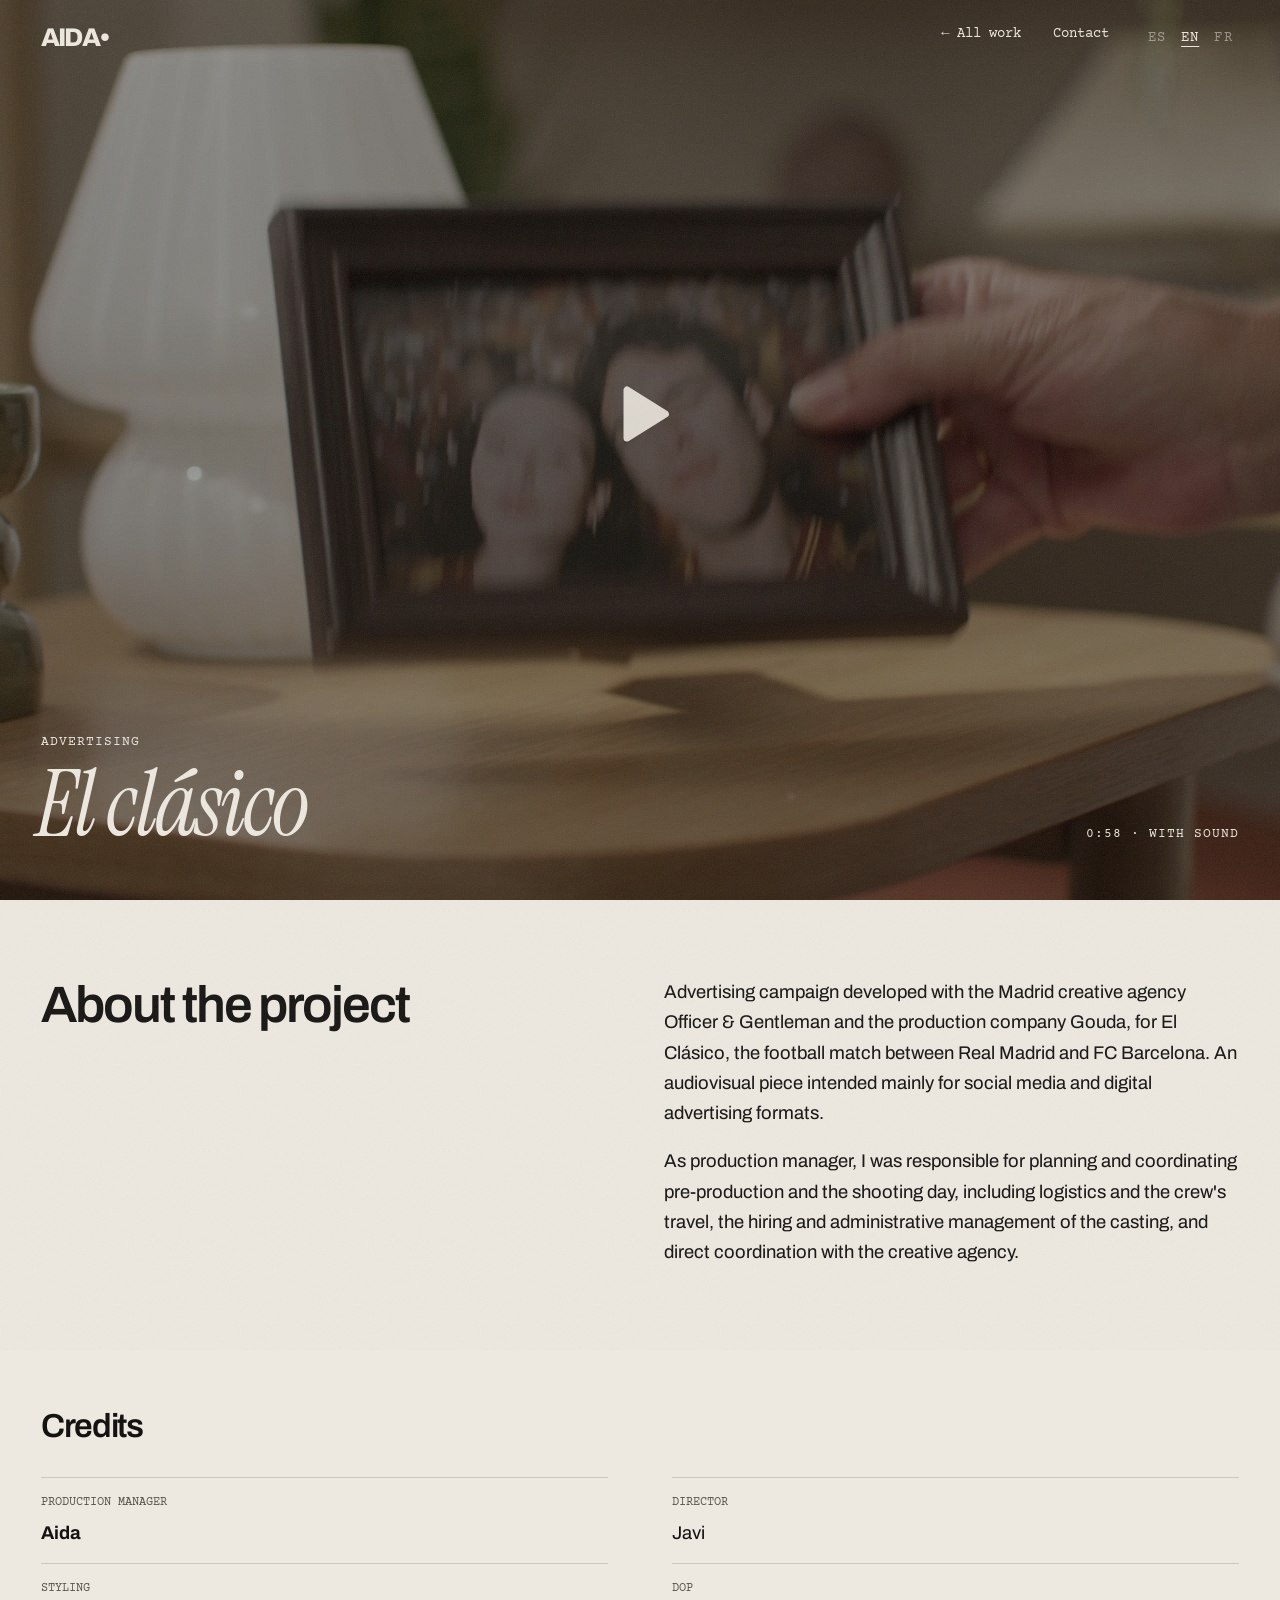
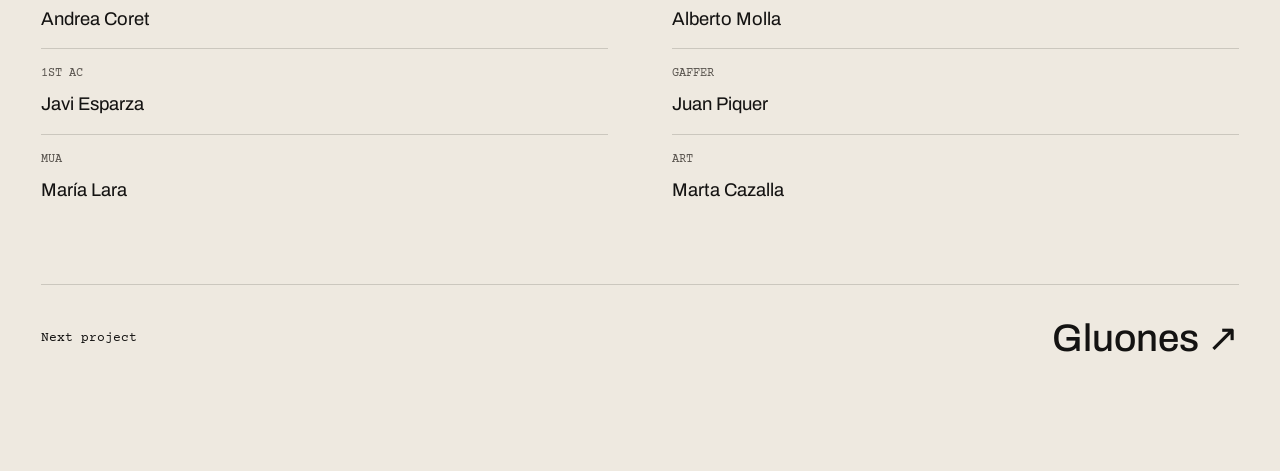
==== trabajos/codere/index.html @ a27f3873 "Mostrar el showreel completo en móvil y escritorio con controles bajo el vídeo" ====
<!doctype html><html lang="es"><head><meta charset="utf-8"><meta name="viewport" content="width=device-width,initial-scale=1"><meta name="robots" content="noindex"><title>El clásico — Aida</title><link rel="stylesheet" href="/_astro/Icon.Cpf4Lk3A.css"><link rel="stylesheet" href="/_astro/index.CQoAxsdI.css"><link rel="stylesheet" href="/maqueta.css"><link rel="stylesheet" href="/fusion.css?v=2615169d29"><link rel="stylesheet" href="/proyectos-reales.css?v=32b8fd3b84"><link rel="stylesheet" href="/sala.css?v=f3c095ab55"></head><body><main id="contenido"><article class="real-project"><section class="rp rp-sala" data-rp aria-label="Vídeo completo: El clásico"><video data-v playsinline preload="metadata" poster="/media/proyectos/codere/poster.jpg" data-preview="/media/proyectos/codere/preview.mp4" data-completo="/media/proyectos/codere/completo.mp4" width="1920" height="1080" aria-label="Vídeo completo: El clásico"></video><header class="rp-nav"><a class="real-logo" href="/">AIDA•</a><nav><a href="/#trabajos">← Todos los trabajos</a><a href="/#contacto">Contacto</a></nav></header><div class="rp-sala__portada"><div><p>Publicidad</p><h1>El clásico</h1></div><p class="rp-sala__dato"><span data-dato-dur>0:58</span> · <span>CON SONIDO</span></p></div><button type="button" class="rp-play" data-play aria-label="Reproducir"><svg viewBox="0 0 24 24" aria-hidden="true"><path d="M7 4.5v15L19 12z" vector-effect="non-scaling-stroke"/></svg></button><div class="rp-sala__pausa"><small>EN PAUSA · <span data-tc>00:00:00:00</span> · PULSA PARA SEGUIR</small><strong>El clásico</strong><dl><dt>Jefa de producción</dt><dd><strong class="real-credit-aida">Aida</strong></dd><dt>Dirección</dt><dd>Javi</dd><dt>Estilismo</dt><dd>Andrea Coret</dd><dt>DOP</dt><dd>Alberto Molla</dd><dt>1AC</dt><dd>Javi Esparza</dd><dt>Gaffer</dt><dd>Juan Piquer</dd><dt>MUA</dt><dd>María Lara</dd><dt>Arte</dt><dd>Marta Cazalla</dd></dl></div><div class="rp-sub"><span>El clásico</span><i>—</i><span><span data-tc-corto>00:00</span> / <span data-dur>0:58</span></span><i>·</i><button type="button" data-mute="sonido no|sonido sí">sonido</button><button type="button" data-full>pantalla completa</button></div><div class="rp-linea" data-bar role="presentation"></div><noscript><a href="/media/proyectos/codere/completo.mp4">Ver el vídeo ↗</a></noscript></section><section class="real-texto" aria-labelledby="sobre-proyecto"><h2 id="sobre-proyecto">Sobre el proyecto</h2><div><p>Campaña publicitaria desarrollada junto a la agencia creativa madrileña Officer &amp; Gentleman y la productora Gouda, con motivo de El Clásico, el encuentro de fútbol entre el Real Madrid y el FC Barcelona. Una pieza audiovisual destinada principalmente a redes sociales y formatos publicitarios digitales.</p><p>Como jefa de producción, fui responsable de la planificación y coordinación de la preproducción y de la jornada de rodaje, incluyendo la gestión logística y los desplazamientos del equipo, la contratación y gestión administrativa del casting, y la coordinación directa con la agencia creativa.</p></div></section><section class="real-credits" aria-labelledby="creditos-reales"><h2 id="creditos-reales">Créditos</h2><dl><div><dt>Jefa de producción</dt><dd><strong class="real-credit-aida">Aida</strong></dd></div><div><dt>Dirección</dt><dd>Javi</dd></div><div><dt>Estilismo</dt><dd>Andrea Coret</dd></div><div><dt>DOP</dt><dd>Alberto Molla</dd></div><div><dt>1AC</dt><dd>Javi Esparza</dd></div><div><dt>Gaffer</dt><dd>Juan Piquer</dd></div><div><dt>MUA</dt><dd>María Lara</dd></div><div><dt>Arte</dt><dd>Marta Cazalla</dd></div></dl></section><a class="real-next" href="/trabajos/gluones/"><span>Siguiente proyecto</span><strong>Gluones ↗</strong></a></article></main><script src="/maqueta.js"></script><script src="/fusion.js"></script><script src="/sala.js?v=1eef971c88"></script><script src="/i18n.js"></script></body></html>
---- _astro/Icon.Cpf4Lk3A.css ----
@font-face{font-family:Archivo Variable;font-style:normal;font-display:swap;font-weight:100 900;font-stretch:62% 125%;src:url(/_astro/archivo-vietnamese-standard-normal.rJmnGBSt.woff2)format("woff2-variations");unicode-range:U+102-103,U+110-111,U+128-129,U+168-169,U+1A0-1A1,U+1AF-1B0,U+300-301,U+303-304,U+308-309,U+323,U+329,U+1EA0-1EF9,U+20AB}@font-face{font-family:Archivo Variable;font-style:normal;font-display:swap;font-weight:100 900;font-stretch:62% 125%;src:url(/_astro/archivo-latin-ext-standard-normal.7khWdh9v.woff2)format("woff2-variations");unicode-range:U+100-2BA,U+2BD-2C5,U+2C7-2CC,U+2CE-2D7,U+2DD-2FF,U+304,U+308,U+329,U+1D00-1DBF,U+1E00-1E9F,U+1EF2-1EFF,U+2020,U+20A0-20AB,U+20AD-20C0,U+2113,U+2C60-2C7F,U+A720-A7FF}@font-face{font-family:Archivo Variable;font-style:normal;font-display:swap;font-weight:100 900;font-stretch:62% 125%;src:url(/_astro/archivo-latin-standard-normal.DY7AcnAa.woff2)format("woff2-variations");unicode-range:U+??,U+131,U+152-153,U+2BB-2BC,U+2C6,U+2DA,U+2DC,U+304,U+308,U+329,U+2000-206F,U+20AC,U+2122,U+2191,U+2193,U+2212,U+2215,U+FEFF,U+FFFD}@font-face{font-family:Instrument Serif;font-style:normal;font-display:swap;font-weight:400;src:url(/_astro/instrument-serif-latin-400-normal.DnYpCC2O.woff2)format("woff2"),url(/_astro/instrument-serif-latin-400-normal.BVbkICAY.woff)format("woff")}@font-face{font-family:Instrument Serif;font-style:italic;font-display:swap;font-weight:400;src:url(/_astro/instrument-serif-latin-400-italic.DKMiL14s.woff2)format("woff2"),url(/_astro/instrument-serif-latin-400-italic.u__WvvIK.woff)format("woff")}@font-face{font-family:Courier Prime;font-style:normal;font-display:swap;font-weight:400;src:url(/_astro/courier-prime-latin-400-normal.BbyBr73r.woff2)format("woff2"),url(/_astro/courier-prime-latin-400-normal.BAlbUm6l.woff)format("woff")}@font-face{font-family:Courier Prime;font-style:normal;font-display:swap;font-weight:700;src:url(/_astro/courier-prime-latin-700-normal.D1YCjmaD.woff2)format("woff2"),url(/_astro/courier-prime-latin-700-normal.CVvp4Sof.woff)format("woff")}@font-face{font-family:VT323;font-style:normal;font-display:swap;font-weight:400;src:url(/_astro/vt323-latin-400-normal.wDgJuOC9.woff2)format("woff2"),url(/_astro/vt323-latin-400-normal.Dqn9ZSPj.woff)format("woff")}@font-face{font-family:Caveat Variable;font-style:normal;font-display:swap;font-weight:400 700;src:url(/_astro/caveat-cyrillic-ext-wght-normal.DiMfzA-V.woff2)format("woff2-variations");unicode-range:U+460-52F,U+1C80-1C8A,U+20B4,U+2DE0-2DFF,U+A640-A69F,U+FE2E-FE2F}@font-face{font-family:Caveat Variable;font-style:normal;font-display:swap;font-weight:400 700;src:url(/_astro/caveat-cyrillic-wght-normal.D5lnP6kL.woff2)format("woff2-variations");unicode-range:U+301,U+400-45F,U+490-491,U+4B0-4B1,U+2116}@font-face{font-family:Caveat Variable;font-style:normal;font-display:swap;font-weight:400 700;src:url(/_astro/caveat-latin-ext-wght-normal.Byk3UhVp.woff2)format("woff2-variations");unicode-range:U+100-2BA,U+2BD-2C5,U+2C7-2CC,U+2CE-2D7,U+2DD-2FF,U+304,U+308,U+329,U+1D00-1DBF,U+1E00-1E9F,U+1EF2-1EFF,U+2020,U+20A0-20AB,U+20AD-20C0,U+2113,U+2C60-2C7F,U+A720-A7FF}@font-face{font-family:Caveat Variable;font-style:normal;font-display:swap;font-weight:400 700;src:url(/_astro/caveat-latin-wght-normal.C1hSzPvX.woff2)format("woff2-variations");unicode-range:U+??,U+131,U+152-153,U+2BB-2BC,U+2C6,U+2DA,U+2DC,U+304,U+308,U+329,U+2000-206F,U+20AC,U+2122,U+2191,U+2193,U+2212,U+2215,U+FEFF,U+FFFD}:root{--paper:#eee9e0;--paper-2:#f7f4ee;--paper-3:#e1dbce;--ink:#141312;--ink-2:#5a554f;--night:#0d0c0b;--night-2:#1b1917;--red:#c8161d;--red-bright:#ff4a3d;--tape:#e2d4adcc;--rule:#14131229;--accent:var(--red);--f-display:"Archivo Variable", "Archivo", "Helvetica Neue", Arial, sans-serif;--f-serif:"Instrument Serif", "Times New Roman", serif;--f-mono:"Courier Prime", "Courier New", monospace;--f-osd:"VT323", "Courier New", monospace;--f-hand:"Caveat Variable", "Caveat", cursive;--margin:clamp(16px, 3.2vw, 56px);--gutter:clamp(12px, 1.6vw, 24px);--section-y:clamp(4.5rem, 9vw, 8.5rem);--ease-out:cubic-bezier(.16, 1, .3, 1);--ease-in-out:cubic-bezier(.65, 0, .35, 1);--grano:url("data:image/svg+xml,%3Csvg xmlns='http://www.w3.org/2000/svg' width='240' height='240'%3E%3Cfilter id='n'%3E%3CfeTurbulence type='fractalNoise' baseFrequency='.9' numOctaves='3' stitchTiles='stitch'/%3E%3CfeColorMatrix type='saturate' values='0'/%3E%3C/filter%3E%3Crect width='100%25' height='100%25' filter='url(%23n)'/%3E%3C/svg%3E");--intro:.15s}html.entrada{--intro:2.75s}[data-theme=night]{--accent:var(--red-bright);--rule:#eee9e02e;background:var(--night);color:var(--paper)}*,:before,:after{box-sizing:border-box}*{margin:0}img,svg,video{max-width:100%;display:block}input,button,textarea,select{font:inherit;color:inherit}button{cursor:pointer;background:0 0;border:0;padding:0}ul,ol{padding:0;list-style:none}p,h1,h2,h3,h4{overflow-wrap:break-word}table{border-collapse:collapse}html{background:var(--paper);color-scheme:light;-webkit-text-size-adjust:100%;text-size-adjust:100%;scroll-behavior:smooth}body{min-height:100svh;font-family:var(--f-display);color:var(--ink);background:var(--paper);-webkit-font-smoothing:antialiased;-moz-osx-font-smoothing:grayscale;text-rendering:optimizelegibility;transition:background-color .9s var(--ease-in-out);font-size:clamp(1rem,.96rem + .18vw,1.125rem);font-weight:420;line-height:1.45;overflow-x:clip}html.lights-down body{background:var(--night)}a{color:inherit;text-decoration:none}::selection{background:var(--red);color:var(--paper)}:focus-visible{outline:2px solid var(--accent);outline-offset:4px}body:after{content:"";z-index:60;pointer-events:none;opacity:.1;background-image:var(--grano);animation:.9s steps(6,end) infinite grano;position:fixed;inset:-50%}@keyframes grano{0%{transform:translate(0)}17%{transform:translate(-6%,4%)}33%{transform:translate(4%,-8%)}50%{transform:translate(-9%,-3%)}67%{transform:translate(7%,6%)}83%{transform:translate(-3%,9%)}to{transform:translate(0)}}.sr-only{clip:rect(0 0 0 0);clip-path:inset(50%);white-space:nowrap;border:0;width:1px;height:1px;margin:-1px;padding:0;overflow:hidden;position:absolute!important}.label{font-family:var(--f-mono);letter-spacing:.05em;text-transform:uppercase;font-size:.78rem;line-height:1.35}.serif{font-family:var(--f-serif);font-style:italic;font-weight:400}.hand{font-family:var(--f-hand);color:var(--accent);font-weight:500}.osd{font-family:var(--f-osd);letter-spacing:.04em}.wrap{padding-inline:var(--margin)}.section{padding-block:var(--section-y)}.btn{font-family:var(--f-mono);letter-spacing:.06em;text-transform:uppercase;white-space:nowrap;border:1.5px solid;border-radius:999px;align-items:center;gap:.6em;padding:.8em 1.25em;font-size:.8rem;line-height:1;transition:background-color .3s,color .3s,border-color .3s;display:inline-flex}.btn svg{flex:none;width:.95em;height:.95em}.btn:hover{background:var(--ink);border-color:var(--ink);color:var(--paper)}.btn--rojo{background:var(--red);border-color:var(--red);color:var(--paper)}.btn--rojo:hover{background:var(--ink);border-color:var(--ink)}[data-theme=night] .btn:hover{background:var(--paper);border-color:var(--paper);color:var(--ink)}.rec{background:var(--red-bright);border-radius:50%;width:.62em;height:.62em;animation:1.4s step-end infinite rec;display:inline-block;box-shadow:0 0 .6em #ff4a3da6}@keyframes rec{50%{opacity:.15}}html.js [data-reveal]{opacity:0;transition:opacity .9s var(--ease-out), transform 1.1s var(--ease-out);transition-delay:var(--delay,0s);transform:translateY(28px)}html.js [data-reveal].is-in{opacity:1;transform:none}@view-transition{navigation:auto}::view-transition-old(root){animation:vt-salida .55s var(--ease-in-out) both}::view-transition-new(root){animation:vt-entrada .7s var(--ease-out) both}@keyframes vt-salida{to{opacity:.4;transform:translate(-3%)}}@keyframes vt-entrada{0%{clip-path:inset(0 0 0 100%)}to{clip-path:inset(0)}}@media (prefers-reduced-motion:reduce){html{scroll-behavior:auto}*,:before,:after{scroll-behavior:auto!important;transition-duration:.001ms!important;transition-delay:0s!important;animation-duration:.001ms!important;animation-iteration-count:1!important;animation-delay:0s!important}body:after{animation:none}html.js [data-reveal]{opacity:1;transform:none}::view-transition-group(*),::view-transition-old(*),::view-transition-new(*){animation:none!important}}@layer astro.images{:where([data-astro-image]){height:auto}:where([data-astro-image=full-width]){width:100%}:where([data-astro-image=constrained]){max-width:100%}[data-astro-image-fit=fill]{object-fit:fill}[data-astro-image-fit=contain]{object-fit:contain}[data-astro-image-fit=cover]{object-fit:cover}[data-astro-image-fit=scale-down]{object-fit:scale-down}[data-astro-image-pos=top]{object-position:top}[data-astro-image-pos=bottom]{object-position:bottom}[data-astro-image-pos=left]{object-position:left}[data-astro-image-pos=right]{object-position:right}[data-astro-image-pos=center]{object-position:center}[data-astro-image-pos=top-left]{object-position:top left}[data-astro-image-pos=top-right]{object-position:top right}[data-astro-image-pos=top-center]{object-position:top center}[data-astro-image-pos=bottom-left]{object-position:bottom left}[data-astro-image-pos=bottom-right]{object-position:bottom right}[data-astro-image-pos=bottom-center]{object-position:bottom center}[data-astro-image-pos=left-top]{object-position:left top}[data-astro-image-pos=left-bottom]{object-position:left bottom}[data-astro-image-pos=left-center]{object-position:left center}[data-astro-image-pos=right-top]{object-position:right top}[data-astro-image-pos=right-bottom]{object-position:right bottom}[data-astro-image-pos=right-center]{object-position:right center}[data-astro-image-pos=center-top]{object-position:center top}[data-astro-image-pos=center-bottom]{object-position:center bottom}[data-astro-image-pos=center-left]{object-position:center left}[data-astro-image-pos=center-right]{object-position:center right}}.claqueta[data-astro-cid-lclyfxgt]{color:#f2eee6;filter:drop-shadow(0 26px 30px #00000047);padding-top:3.1rem;position:relative}.claqueta-palo[data-astro-cid-lclyfxgt],.claqueta-base[data-astro-cid-lclyfxgt]{background:repeating-linear-gradient(-58deg,#121110 0 1.35rem,#f2eee6 1.35rem 2.7rem);border:3px solid #121110;height:1.55rem;position:absolute;left:0;right:0}.claqueta-base[data-astro-cid-lclyfxgt]{top:1.55rem}.claqueta-palo[data-astro-cid-lclyfxgt]{transform-origin:3px 100%;animation:claqueta .9s var(--ease-in-out) calc(var(--intro) + .35s) forwards;top:0;transform:rotate(-16deg)}.claqueta[data-astro-cid-lclyfxgt]:hover .claqueta-palo[data-astro-cid-lclyfxgt]{animation:claqueta-otra .7s var(--ease-in-out)}@property --palo{syntax:"<angle>";inherits:true;initial-value:-16deg}.claqueta--entrada[data-astro-cid-lclyfxgt] .claqueta-palo[data-astro-cid-lclyfxgt],.claqueta--entrada[data-astro-cid-lclyfxgt]:hover .claqueta-palo[data-astro-cid-lclyfxgt]{transform:rotate(var(--palo));animation:none}@keyframes claqueta{70%{transform:rotate(0)}82%{transform:rotate(-2.5deg)}to{transform:rotate(0)}}@keyframes claqueta-otra{0%,to{transform:rotate(0)}40%{transform:rotate(-16deg)}}.claqueta-cuerpo[data-astro-cid-lclyfxgt]{background:#171615;border:3px solid #121110;border-top:0}.cq[data-astro-cid-lclyfxgt]{border-bottom:1.5px solid #f2eee68c;padding:.55rem .9rem .6rem}.cq-fila3[data-astro-cid-lclyfxgt]{grid-template-columns:repeat(3,1fr);display:grid}.cq-fila3[data-astro-cid-lclyfxgt] .cq[data-astro-cid-lclyfxgt]+.cq[data-astro-cid-lclyfxgt]{border-left:1.5px solid #f2eee68c}.cq--linea[data-astro-cid-lclyfxgt]{grid-template-columns:6.2rem 1fr;align-items:baseline;gap:.6rem;display:grid}.cq--linea[data-astro-cid-lclyfxgt]:last-child{border-bottom:0}.cq[data-astro-cid-lclyfxgt] dt[data-astro-cid-lclyfxgt]{letter-spacing:.1em;text-transform:uppercase;opacity:.8;font-size:.68rem;font-weight:700;font-stretch:80%}.cq[data-astro-cid-lclyfxgt] dd[data-astro-cid-lclyfxgt]{font-family:var(--f-hand);font-size:1.55rem;font-weight:500;line-height:1.05}.cq--prod[data-astro-cid-lclyfxgt] dd[data-astro-cid-lclyfxgt]{font-size:2.1rem}.cq-fila3[data-astro-cid-lclyfxgt] dd[data-astro-cid-lclyfxgt]{font-size:1.8rem}.entrada[data-astro-cid-loz7klsj]{display:none}html.entrada .entrada[data-astro-cid-loz7klsj]{z-index:200;color:var(--paper);cursor:pointer;animation:entrada-fuera .5s var(--ease-in-out) 2.3s forwards;background:#141210;place-items:center;display:grid;position:fixed;inset:0;overflow:hidden}html.entrada-fin .entrada[data-astro-cid-loz7klsj]{display:none}@keyframes entrada-fuera{0%{clip-path:inset(0)}to{clip-path:inset(0 0 100%);visibility:hidden}}.entrada[data-astro-cid-loz7klsj]:after{content:"";pointer-events:none;background-image:var(--grano);opacity:.12;animation:.9s steps(6,end) infinite grano;position:absolute;inset:-50%}.entrada-visor[data-astro-cid-loz7klsj]{pointer-events:none;opacity:.7;background:linear-gradient(currentColor,currentColor) 0 0/30px 2px no-repeat,linear-gradient(currentColor,currentColor) 0 0/2px 30px no-repeat,linear-gradient(currentColor,currentColor) 100% 0/30px 2px no-repeat,linear-gradient(currentColor,currentColor) 100% 0/2px 30px no-repeat,linear-gradient(currentColor,currentColor) 0 100%/30px 2px no-repeat,linear-gradient(currentColor,currentColor) 0 100%/2px 30px no-repeat,linear-gradient(currentColor,currentColor) 100% 100%/30px 2px no-repeat,linear-gradient(currentColor,currentColor) 100% 100%/2px 30px no-repeat;position:absolute;inset:clamp(1.2rem,4vw,3rem)}.entrada-rec[data-astro-cid-loz7klsj],.entrada-fps[data-astro-cid-loz7klsj]{align-items:center;gap:.45em;font-size:1.25rem;line-height:1;display:flex;position:absolute;top:calc(clamp(1.2rem,4vw,3rem) + 1rem)}.entrada-rec[data-astro-cid-loz7klsj]{left:calc(clamp(1.2rem,4vw,3rem) + 1.1rem)}.entrada-fps[data-astro-cid-loz7klsj]{opacity:.75;right:calc(clamp(1.2rem,4vw,3rem) + 1.1rem)}.entrada-claqueta[data-astro-cid-loz7klsj]{grid-area:1/1;width:min(84vw,30rem);animation:2.8s linear forwards claqueta-mano,2.8s linear forwards claqueta-palo;transform:translateY(80vh)rotate(-9deg)}@media (width>=900px) and (height>=680px){.entrada-claqueta[data-astro-cid-loz7klsj]{scale:1.3}}@keyframes claqueta-mano{0%{animation-timing-function:cubic-bezier(.16,1,.3,1);transform:translateY(80vh)rotate(-9deg)}15%{animation-timing-function:ease-in-out;transform:translate(0,0)rotate(-2.5deg)}27%{animation-timing-function:ease-in-out;transform:translate(-5px,-4px)rotate(-1.6deg)}33.9%{transform:translate(0,0)rotate(-2.2deg)}37.5%{animation-timing-function:ease-out;transform:translateY(8px)rotate(-1.4deg)}41%{transform:translate(0,0)rotate(-2.2deg)}46.4%{animation-timing-function:cubic-bezier(.55,0,1,.45);transform:translate(0,0)rotate(-2.2deg)}57.1%,to{transform:translate(10vw,100vh)rotate(12deg)}}@keyframes claqueta-palo{0%{--palo:-22deg;animation-timing-function:ease-in-out}19.6%{--palo:-32deg}33.9%{--palo:-32deg;animation-timing-function:cubic-bezier(.6,0,1,.5)}37.5%{--palo:0deg;animation-timing-function:ease-out}40.4%{--palo:-3.5deg;animation-timing-function:ease-in}42.9%,to{--palo:0deg}}.entrada-destello[data-astro-cid-loz7klsj]{opacity:0;pointer-events:none;background:#f4efe6;animation:2.8s linear forwards destello;position:absolute;inset:0}@keyframes destello{0%,37.2%{opacity:0}37.6%{opacity:.4}41%,to{opacity:0}}.entrada-voces[data-astro-cid-loz7klsj]{font-family:var(--f-mono);text-align:center;gap:.2rem;font-size:clamp(.92rem,1.5vw,1.2rem);display:grid;position:absolute;bottom:clamp(3.2rem,10vh,6rem);left:1.5rem;right:1.5rem}.entrada-voces[data-astro-cid-loz7klsj] span[data-astro-cid-loz7klsj]{opacity:0;animation:voz-entra .2s ease-out var(--ini) forwards, voz-sale .2s ease-in 1.1s forwards}@keyframes voz-entra{to{opacity:1}}@keyframes voz-sale{0%{opacity:1}to{opacity:0}}.entrada-accion[data-astro-cid-loz7klsj]{font-family:var(--f-serif);opacity:0;animation:accion .45s var(--ease-out) 1.5s forwards;grid-area:1/1;font-size:clamp(4.5rem,17vw,14rem);font-style:italic;line-height:.9}.entrada-accion[data-astro-cid-loz7klsj] em[data-astro-cid-loz7klsj]{color:var(--red-bright)}@keyframes accion{0%{opacity:0;transform:scale(.92)}to{opacity:1;transform:none}}.entrada-saltar[data-astro-cid-loz7klsj]{opacity:.55;position:absolute;bottom:calc(clamp(1.2rem,4vw,3rem) + 1rem);right:calc(clamp(1.2rem,4vw,3rem) + 1.1rem)}.nav[data-astro-cid-wpvy4v7s]{z-index:70;padding:clamp(14px, 1.8vw, 24px) var(--margin);color:#fff;mix-blend-mode:difference;view-transition-name:nav;justify-content:space-between;align-items:center;gap:1rem;display:flex;position:fixed;inset:0 0 auto}.nav-logo[data-astro-cid-wpvy4v7s]{letter-spacing:.01em;text-transform:uppercase;align-items:flex-start;gap:.2em;font-size:1.35rem;font-weight:750;font-stretch:75%;line-height:1;display:inline-flex}.nav-logo-dot[data-astro-cid-wpvy4v7s]{background:currentColor;border-radius:50%;width:.32em;height:.32em;margin-top:.05em}.nav-links[data-astro-cid-wpvy4v7s]{font-family:var(--f-mono);letter-spacing:.05em;text-transform:uppercase;gap:clamp(1rem,2.4vw,2.6rem);font-size:.8rem;display:flex}.nav-links[data-astro-cid-wpvy4v7s] a[data-astro-cid-wpvy4v7s]{padding-block:.3em;position:relative}.nav-links[data-astro-cid-wpvy4v7s] a[data-astro-cid-wpvy4v7s]:after{content:"";transform-origin:100%;height:1px;transition:transform .45s var(--ease-out);background:currentColor;position:absolute;bottom:0;left:0;right:0;transform:scaleX(0)}.nav-links[data-astro-cid-wpvy4v7s] a[data-astro-cid-wpvy4v7s]:hover:after{transform-origin:0;transform:scaleX(1)}.nav-toggle[data-astro-cid-wpvy4v7s]{font-family:var(--f-mono);letter-spacing:.05em;text-transform:uppercase;padding:.4em 0;font-size:.8rem;display:none}.menu[data-astro-cid-wpvy4v7s]{z-index:80;padding:clamp(14px, 1.8vw, 24px) var(--margin) 2rem;flex-direction:column;display:flex;position:fixed;inset:0;overflow-y:auto}.menu[data-astro-cid-wpvy4v7s][hidden]{display:none}.menu-top[data-astro-cid-wpvy4v7s]{justify-content:space-between;align-items:center;min-height:1.4rem;display:flex}.menu-links[data-astro-cid-wpvy4v7s]{margin-block:auto;padding-block:2rem}.menu-links[data-astro-cid-wpvy4v7s] a[data-astro-cid-wpvy4v7s]{text-transform:uppercase;align-items:baseline;gap:.5rem;padding-block:.2rem;font-size:clamp(3rem,15vw,6rem);font-weight:750;font-stretch:70%;line-height:.95;display:flex}.menu-links[data-astro-cid-wpvy4v7s] .serif[data-astro-cid-wpvy4v7s]{color:var(--accent);text-transform:none;font-size:.45em}.menu-pie[data-astro-cid-wpvy4v7s]{opacity:.7}@media (width<=820px){.nav-links[data-astro-cid-wpvy4v7s]{display:none}.nav-toggle[data-astro-cid-wpvy4v7s]{display:block}}.hud-rec[data-astro-cid-a2sg44tf],.hud-tc[data-astro-cid-a2sg44tf],.hud-escena[data-astro-cid-a2sg44tf]{z-index:65;pointer-events:none;view-transition-name:none;font-size:1.15rem;line-height:1;position:fixed;bottom:clamp(12px,1.6vw,20px)}.hud-rec[data-astro-cid-a2sg44tf]{left:var(--margin);margin-bottom:.2rem;font-size:1.15rem}.hud-tc[data-astro-cid-a2sg44tf],.hud-escena[data-astro-cid-a2sg44tf]{color:#fff;mix-blend-mode:difference}.hud-tc[data-astro-cid-a2sg44tf]{left:calc(var(--margin) + 1.15rem);view-transition-name:hud-tc}.hud-escena[data-astro-cid-a2sg44tf]{right:var(--margin);view-transition-name:hud-escena}@media (width<=640px){.hud-rec[data-astro-cid-a2sg44tf],.hud-tc[data-astro-cid-a2sg44tf]{font-size:1rem}.hud-escena[data-astro-cid-a2sg44tf]{display:none}}.cursor-etiqueta[data-astro-cid-qmueewfo]{z-index:150;background:var(--red);color:var(--paper);font-family:var(--f-mono);letter-spacing:.08em;text-transform:uppercase;white-space:nowrap;pointer-events:none;opacity:0;transform-origin:0 0;transition:opacity .2s, scale .35s var(--ease-out);border-radius:999px;padding:.45em .7em .4em;font-size:.72rem;display:none;position:fixed;top:0;left:0;scale:.6}html.cursor-on .cursor-etiqueta[data-astro-cid-qmueewfo]{display:block}html.cursor-hover:not(.modal-open) .cursor-etiqueta[data-astro-cid-qmueewfo]{opacity:1;scale:1}.cine[data-astro-cid-w2bbyfhv]{width:100vw;max-width:none;height:100svh;max-height:none;padding:clamp(12px, 2vw, 28px) var(--margin);color:var(--paper);background:#050505;border:0;margin:0}.cine[data-astro-cid-w2bbyfhv][open]{animation:cine-in .5s var(--ease-out);flex-direction:column;display:flex}.cine[data-astro-cid-w2bbyfhv]::backdrop{background:#050505}@keyframes cine-in{0%{clip-path:inset(50% 0)}to{clip-path:inset(0)}}.cine-barra[data-astro-cid-w2bbyfhv]{justify-content:space-between;align-items:center;gap:1rem;padding-bottom:clamp(10px,1.6vw,20px);display:flex}.cine-cerrar[data-astro-cid-w2bbyfhv]{padding:.5em 0}.cine-pantalla[data-astro-cid-w2bbyfhv]{flex:1;place-items:center;min-height:0;display:grid}.cine-pantalla[data-astro-cid-w2bbyfhv] iframe,.cine-pantalla[data-astro-cid-w2bbyfhv] video{aspect-ratio:16/9;background:#000;border:0;width:min(100%,177.778svh - 195.556px);height:auto}.cine-pantalla[data-astro-cid-w2bbyfhv] .sin-senal{aspect-ratio:16/9;place-items:center;width:min(100%,177.778svh - 195.556px);display:grid;position:relative;overflow:hidden}.cine-pantalla[data-astro-cid-w2bbyfhv] .barras{filter:saturate(.9);background:linear-gradient(90deg,#131313 0 16.6%,#fff 16.6% 33.2%,#131313 33.2% 49.8%,#2a2a2a 49.8% 66.4%,#131313 66.4% 83%,#3b3b3b 83%) bottom/100% 25% no-repeat,linear-gradient(90deg,#0000c0 0 14.28%,#131313 14.28% 28.57%,#c000c0 28.57% 42.85%,#131313 42.85% 57.14%,#00c0c0 57.14% 71.42%,#131313 71.42% 85.71%,silver 85.71%) 0 72.83%/100% 8% no-repeat,linear-gradient(90deg,silver 0 14.28%,#c0c000 14.28% 28.57%,#00c0c0 28.57% 42.85%,#00c000 42.85% 57.14%,#c000c0 57.14% 71.42%,#c00000 71.42% 85.71%,#0000c0 85.71%) top/100% 67% no-repeat;position:absolute;inset:0}.cine-pantalla[data-astro-cid-w2bbyfhv] .sin-senal-txt{text-align:center;background:#050505db;max-width:32rem;padding:1.2rem 1.4rem;position:relative}.cine-pantalla[data-astro-cid-w2bbyfhv] .sin-senal-txt .osd{margin-bottom:.4rem;font-size:clamp(2rem,5vw,3.6rem);line-height:1}.saltar[data-astro-cid-hkbrpulz]{z-index:300;background:var(--ink);color:var(--paper);padding:.7em 1em;transition:transform .3s;position:fixed;top:.8rem;left:50%;transform:translate(-50%,-200%)}.saltar[data-astro-cid-hkbrpulz]:focus{transform:translate(-50%)}
---- _astro/index.CQoAxsdI.css ----
.hero[data-astro-cid-ge2uvauf]{background:var(--paper);isolation:isolate;flex-direction:column;justify-content:space-between;gap:clamp(1.5rem,3vw,2.5rem);min-height:100svh;padding-top:clamp(4.2rem,8vw,6.2rem);padding-bottom:clamp(3.6rem,6vw,5rem);display:flex;position:relative;overflow:hidden}.hero-top[data-astro-cid-ge2uvauf]{justify-content:space-between;gap:1rem;display:flex}.hero-nombre[data-astro-cid-ge2uvauf]{font-weight:800;font-stretch:62%;font-size:calc((100vw - 2 * var(--margin)) / (var(--letras) * .49));white-space:nowrap;margin-inline:-.02em;padding-top:.04em;line-height:.74;overflow:hidden}.hero-nombre-txt[data-astro-cid-ge2uvauf]{letter-spacing:-.015em;display:inline-block}.ch[data-astro-cid-ge2uvauf]{display:inline-block;transform:translateY(105%)}html.fuentes .ch[data-astro-cid-ge2uvauf],html:not(.js) .ch[data-astro-cid-ge2uvauf]{animation:sube 1.2s var(--ease-out) calc(var(--intro) + var(--i) * 80ms) forwards}@keyframes sube{to{transform:none}}.hero-pie[data-astro-cid-ge2uvauf]{grid-template-columns:minmax(0,1.25fr) minmax(0,1fr) auto;align-items:end;gap:clamp(1.2rem,3vw,3rem);display:grid}.hero-rol[data-astro-cid-ge2uvauf]{text-transform:uppercase;flex-wrap:wrap;align-items:center;gap:.5rem .7rem;font-size:clamp(1.1rem,1.7vw,1.6rem);font-weight:650;font-stretch:75%;display:flex}.flap[data-astro-cid-ge2uvauf]{background:#0b0a09;border-radius:5px;gap:3px;padding:4px;display:inline-flex}.flap-ch[data-astro-cid-ge2uvauf]{width:.86em;height:1.34em;color:var(--paper);background:linear-gradient(#26231f 0 50%,#1d1b18 50% 100%);border-radius:2px;place-items:center;line-height:1;display:grid;position:relative}.flap-ch[data-astro-cid-ge2uvauf]:after{content:"";background:#050505;height:1px;position:absolute;top:50%;left:0;right:0}.flap-ch.gira{animation:70ms linear gira}@keyframes gira{50%{filter:brightness(1.6);transform:scaleY(.15)}}.hero-frase[data-astro-cid-ge2uvauf]{max-width:30ch;font-size:clamp(1.05rem,1.35vw,1.3rem);line-height:1.3}.hero-cta[data-astro-cid-ge2uvauf]{flex-direction:column;grid-column:-2/-1;align-items:flex-end;gap:.9rem;display:flex}.estado[data-astro-cid-ge2uvauf]{align-items:center;gap:.55em;display:flex}html.js .hero-in[data-astro-cid-ge2uvauf]{opacity:0;animation:aparece .9s var(--ease-out) calc(var(--intro) + .45s + var(--d) * 90ms) forwards;transform:translateY(14px)}@keyframes aparece{to{opacity:1;transform:none}}@media (width<=900px){.hero-pie[data-astro-cid-ge2uvauf]{grid-template-columns:1fr;align-items:start}.hero-cta[data-astro-cid-ge2uvauf]{align-items:flex-start}.hero-coord[data-astro-cid-ge2uvauf]{text-align:right}}@media (width<=640px){.hero[data-astro-cid-ge2uvauf]{justify-content:flex-end}.hero-top[data-astro-cid-ge2uvauf]{flex-direction:column;gap:.3rem;margin-bottom:auto}.hero-coord[data-astro-cid-ge2uvauf]{text-align:left}}.sh[data-astro-cid-pb4nux2a]{border-bottom:1.5px solid;grid-template-columns:auto 1fr auto;align-items:end;column-gap:clamp(.5rem,1.4vw,1.4rem);margin-bottom:clamp(2.2rem,5vw,4.5rem);padding-bottom:.9rem;display:grid}.sh-num[data-astro-cid-pb4nux2a]{font-family:var(--f-serif);color:var(--accent);font-size:clamp(3.2rem,9.5vw,10rem);font-style:italic;line-height:.74}.sh-titulo[data-astro-cid-pb4nux2a]{letter-spacing:-.005em;text-transform:uppercase;font-size:clamp(3.2rem,9.5vw,10rem);font-weight:760;font-stretch:68%;line-height:.78}.sh-meta[data-astro-cid-pb4nux2a]{font-family:var(--f-mono);letter-spacing:.05em;text-transform:uppercase;text-align:right;padding-bottom:.2rem;font-size:.8rem}@media (width<=640px){.sh[data-astro-cid-pb4nux2a]{grid-template-columns:auto 1fr}.sh-meta[data-astro-cid-pb4nux2a]{text-align:left;grid-column:1/-1;margin-top:.8rem}}.reel[data-astro-cid-pxh3uvjy]{color:var(--ink);transition:color .9s var(--ease-in-out);position:relative}html.lights-down .reel[data-astro-cid-pxh3uvjy]{color:var(--paper);--accent:var(--red-bright)}.reel-bandas[data-astro-cid-pxh3uvjy]{pointer-events:none;z-index:0;position:absolute;inset:0}.reel-bandas[data-astro-cid-pxh3uvjy]:before,.reel-bandas[data-astro-cid-pxh3uvjy]:after{content:"";height:9vh;transition:transform 1.1s var(--ease-in-out);background:#000;position:absolute;left:0;right:0;transform:scaleY(0)}.reel-bandas[data-astro-cid-pxh3uvjy]:before{transform-origin:top;top:0}.reel-bandas[data-astro-cid-pxh3uvjy]:after{transform-origin:bottom;bottom:0}html.lights-down .reel-bandas[data-astro-cid-pxh3uvjy]:before,html.lights-down .reel-bandas[data-astro-cid-pxh3uvjy]:after{transform:scaleY(1)}.reel[data-astro-cid-pxh3uvjy] .wrap[data-astro-cid-pxh3uvjy]{z-index:1;position:relative}.reel-intro[data-astro-cid-pxh3uvjy]{opacity:.75;margin:-1.5rem 0 1.6rem}.monitor[data-astro-cid-pxh3uvjy]{aspect-ratio:16/9;color:#f4f1ea;text-align:left;background:#000;width:100%;display:block;position:relative;overflow:hidden;box-shadow:0 30px 80px -30px #0009}.monitor-video[data-astro-cid-pxh3uvjy]{object-fit:cover;opacity:.88;width:100%;height:100%;transition:transform 1.2s var(--ease-out), opacity .6s;position:absolute;inset:0}.monitor[data-astro-cid-pxh3uvjy]:hover .monitor-video[data-astro-cid-pxh3uvjy]{opacity:1;transform:scale(1.03)}.visor[data-astro-cid-pxh3uvjy]{text-shadow:0 0 6px #0000008c;font-size:clamp(.95rem,1.6vw,1.55rem);line-height:1;position:absolute;inset:clamp(10px,2.4vw,34px)}.visor[data-astro-cid-pxh3uvjy]>span[data-astro-cid-pxh3uvjy]{align-items:center;gap:.4em;display:flex;position:absolute}.visor-tl[data-astro-cid-pxh3uvjy]{top:0;left:0}.visor-tr[data-astro-cid-pxh3uvjy]{top:0;right:0}.visor-bl[data-astro-cid-pxh3uvjy]{bottom:0;left:0}.visor-br[data-astro-cid-pxh3uvjy]{bottom:0;right:0}.visor-esq[data-astro-cid-pxh3uvjy]{aspect-ratio:1;border:2px solid #f4f1eae6;width:7%}.visor-esq--1[data-astro-cid-pxh3uvjy]{border-bottom:0;border-right:0;top:12%;left:6%}.visor-esq--2[data-astro-cid-pxh3uvjy]{border-bottom:0;border-left:0;top:12%;right:6%}.visor-esq--3[data-astro-cid-pxh3uvjy]{border-top:0;border-right:0;bottom:12%;left:6%}.visor-esq--4[data-astro-cid-pxh3uvjy]{border-top:0;border-left:0;bottom:12%;right:6%}.visor-cruz[data-astro-cid-pxh3uvjy]{opacity:.8;background:linear-gradient(currentColor,currentColor) 50%/100% 1.5px no-repeat,linear-gradient(currentColor,currentColor) 50%/1.5px 100% no-repeat;width:26px;height:26px;top:50%;left:50%;translate:-50% -50%}.bateria[data-astro-cid-pxh3uvjy]{border:1.5px solid;gap:2px;padding:2px;display:inline-flex}.bateria[data-astro-cid-pxh3uvjy] i[data-astro-cid-pxh3uvjy]{background:currentColor;width:.32em;height:.62em}.bateria[data-astro-cid-pxh3uvjy] i[data-astro-cid-pxh3uvjy].off{opacity:.2}.monitor-play[data-astro-cid-pxh3uvjy]{place-content:center;justify-items:center;gap:1rem;display:grid;position:absolute;inset:0}.monitor-play-circulo[data-astro-cid-pxh3uvjy]{aspect-ratio:1;background:var(--red);width:clamp(64px,9vw,120px);color:var(--paper);transition:transform .6s var(--ease-out);border-radius:50%;place-items:center;display:grid}.monitor-play-circulo[data-astro-cid-pxh3uvjy] svg{width:38%;height:38%;margin-left:6%}.monitor[data-astro-cid-pxh3uvjy]:hover .monitor-play-circulo[data-astro-cid-pxh3uvjy]{transform:scale(1.1)}.monitor-play[data-astro-cid-pxh3uvjy] .label[data-astro-cid-pxh3uvjy]{background:#0000008c;padding:.35em .6em}.reel-nota[data-astro-cid-pxh3uvjy]{text-align:right;margin-top:1.2rem;font-size:clamp(1.4rem,2.2vw,2rem);transform:rotate(-2deg)}@media (width<=640px){.visor-br[data-astro-cid-pxh3uvjy],.visor-esq[data-astro-cid-pxh3uvjy]{display:none!important}}.trabajos[data-astro-cid-gzied6pw]{background:var(--paper);position:relative}.tr-cabecera[data-astro-cid-gzied6pw]{gap:1.6rem;margin-bottom:clamp(1.5rem,3vw,2.5rem);display:grid}.tr-lema[data-astro-cid-gzied6pw]{max-width:34ch;font-size:clamp(1.25rem,2vw,1.8rem);line-height:1.2}.tr-controles[data-astro-cid-gzied6pw]{flex-wrap:wrap;justify-content:space-between;gap:1rem;display:flex}.tr-filtros[data-astro-cid-gzied6pw],.tr-vistas[data-astro-cid-gzied6pw]{flex-wrap:wrap;gap:.5rem;display:flex}.tr-controles[data-astro-cid-gzied6pw] button[data-astro-cid-gzied6pw]{border:1.5px solid var(--ink);font-family:var(--f-mono);letter-spacing:.05em;text-transform:uppercase;border-radius:999px;padding:.55em .95em .5em;font-size:.78rem;transition:background-color .25s,color .25s}.tr-controles[data-astro-cid-gzied6pw] button[data-astro-cid-gzied6pw] sup[data-astro-cid-gzied6pw]{font-size:.7em}.tr-controles[data-astro-cid-gzied6pw] button[data-astro-cid-gzied6pw][aria-pressed=true],.tr-controles[data-astro-cid-gzied6pw] button[data-astro-cid-gzied6pw]:hover{background:var(--ink);color:var(--paper)}.tr-lista[data-astro-cid-gzied6pw]{border-top:1.5px solid var(--ink)}.tr-item[data-astro-cid-gzied6pw][hidden]{display:none}.tr-link[data-astro-cid-gzied6pw]{border-bottom:1.5px solid var(--ink);grid-template-columns:4.5rem minmax(0,1fr) minmax(0,17rem) 4rem 2rem;align-items:center;gap:1rem;padding:clamp(.9rem,1.6vw,1.4rem) 0;display:grid;position:relative}.tr-num[data-astro-cid-gzied6pw],.tr-año[data-astro-cid-gzied6pw]{font-family:var(--f-mono);font-size:.85rem}.tr-titulo[data-astro-cid-gzied6pw]{text-transform:uppercase;transition:font-stretch .6s var(--ease-out), color .3s;font-size:clamp(2.2rem,6.2vw,6.6rem);font-weight:720;font-stretch:72%;line-height:.86}.tr-meta[data-astro-cid-gzied6pw]{font-family:var(--f-mono);gap:.2rem;font-size:.8rem;line-height:1.3;display:grid}.tr-cat[data-astro-cid-gzied6pw]{text-transform:uppercase;letter-spacing:.04em}.tr-rol[data-astro-cid-gzied6pw]{color:var(--ink-2)}.tr-link[data-astro-cid-gzied6pw] .tr-flecha{width:1.8rem;height:1.8rem;transition:transform .5s var(--ease-out);justify-self:end}.tr-link[data-astro-cid-gzied6pw] .tr-mini{display:none}@media (hover:hover){.tr-link[data-astro-cid-gzied6pw]:hover .tr-titulo[data-astro-cid-gzied6pw]{color:var(--red);font-stretch:100%}.tr-link[data-astro-cid-gzied6pw]:hover .tr-flecha{color:var(--red);transform:rotate(45deg)}}.tr-mapa[data-astro-cid-gzied6pw][hidden]{display:none}.mapa-plano[data-astro-cid-gzied6pw]{aspect-ratio:16/9;background-image:radial-gradient(circle,#14131247 1px,#0000 1.4px);background-size:28px 28px;margin:2.5rem clamp(.5rem,4vw,4rem) 0;position:relative}.mapa-eje[data-astro-cid-gzied6pw]{background:var(--ink);position:absolute}.mapa-eje--x[data-astro-cid-gzied6pw]{height:1.5px;top:50%;left:0;right:0}.mapa-eje--y[data-astro-cid-gzied6pw]{width:1.5px;top:0;bottom:0;left:50%}.mapa-lbl[data-astro-cid-gzied6pw]{white-space:nowrap;font-size:clamp(1.25rem,2vw,1.8rem);line-height:1;position:absolute}.mapa-lbl--arriba[data-astro-cid-gzied6pw]{top:-2.2rem;left:50%;translate:-50%}.mapa-lbl--abajo[data-astro-cid-gzied6pw]{bottom:-2.2rem;left:50%;translate:-50%}.mapa-lbl--izq[data-astro-cid-gzied6pw]{top:calc(50% + .5rem);left:0}.mapa-lbl--der[data-astro-cid-gzied6pw]{top:calc(50% + .5rem);right:0}.mapa-item[data-astro-cid-gzied6pw]{left:calc(var(--x) * 100%);top:calc((1 - var(--y)) * 100%);width:clamp(92px,13vw,190px);translate:-50% -50%;rotate:var(--r);transition:rotate .4s var(--ease-out), scale .4s var(--ease-out);background:#fbf9f5;padding:6px 6px 8px;position:absolute;box-shadow:0 10px 30px -12px #00000073}.mapa-item[data-astro-cid-gzied6pw][hidden]{display:none}.mapa-item[data-astro-cid-gzied6pw] img{aspect-ratio:4/3;object-fit:cover;width:100%}.mapa-item[data-astro-cid-gzied6pw] .label[data-astro-cid-gzied6pw]{margin-top:.4rem;font-size:.68rem;display:block}.mapa-item[data-astro-cid-gzied6pw]:hover,.mapa-item[data-astro-cid-gzied6pw]:focus-visible{z-index:2;rotate:0deg;scale:1.12}.mapa-nota[data-astro-cid-gzied6pw]{text-align:right;margin-top:3.2rem;font-size:1.4rem}@media (width<=900px),(hover:none){.tr-link[data-astro-cid-gzied6pw]{grid-template-columns:3.2rem minmax(0,1fr) 3.4rem;align-items:baseline;row-gap:.6rem}.tr-num[data-astro-cid-gzied6pw]{grid-area:1/1}.tr-titulo[data-astro-cid-gzied6pw]{grid-area:1/2}.tr-año[data-astro-cid-gzied6pw]{grid-area:1/3;justify-self:end}.tr-meta[data-astro-cid-gzied6pw]{grid-area:2/2/3/4}.tr-link[data-astro-cid-gzied6pw] .tr-flecha{display:none}}@media (width<=700px),(hover:none){.tr-link[data-astro-cid-gzied6pw] .tr-mini{aspect-ratio:16/9;object-fit:cover;grid-area:1/1/2/4;width:100%;margin-bottom:.3rem;display:block}.tr-num[data-astro-cid-gzied6pw]{grid-area:2/1}.tr-titulo[data-astro-cid-gzied6pw]{grid-area:2/2}.tr-año[data-astro-cid-gzied6pw]{grid-area:2/3}.tr-meta[data-astro-cid-gzied6pw]{grid-area:3/2/4/4}}@media (width<=700px){.mapa-plano[data-astro-cid-gzied6pw]{aspect-ratio:3/4}.mapa-item[data-astro-cid-gzied6pw] .label[data-astro-cid-gzied6pw]{display:none}}.sobre[data-astro-cid-dqg3rpbz]{background:var(--paper)}.sobre-pos[data-astro-cid-dqg3rpbz]{letter-spacing:-.01em;text-wrap:balance;max-width:30ch;margin-bottom:clamp(3rem,7vw,6rem);font-size:clamp(1.7rem,3.6vw,3.4rem);font-weight:500;font-stretch:88%;line-height:1.06}.sobre-rejilla[data-astro-cid-dqg3rpbz]{grid-template-columns:minmax(0,3fr) minmax(0,6fr) minmax(0,3fr);align-items:start;gap:clamp(1.5rem,4vw,4rem);display:grid}.fotomaton[data-astro-cid-dqg3rpbz]{justify-self:center;width:min(100%,200px);margin-top:1.5rem;position:relative;rotate:-3deg}.fotomaton-tira[data-astro-cid-dqg3rpbz]{background:#f9f7f2;gap:9px;padding:10px 10px 34px;display:grid;box-shadow:0 1px 2px #00000026,0 18px 40px -18px #00000073}.fotomaton-tira[data-astro-cid-dqg3rpbz] img{aspect-ratio:5/6;object-fit:cover;filter:grayscale()contrast(1.08);width:100%}.cinta[data-astro-cid-dqg3rpbz]{z-index:1;background:var(--tape);width:96px;height:30px;position:absolute;top:-14px;left:50%;translate:-50%;rotate:4deg;box-shadow:0 1px 2px #0000001f}.fotomaton[data-astro-cid-dqg3rpbz] figcaption[data-astro-cid-dqg3rpbz]{text-align:center;color:var(--ink-2);margin-top:.9rem;rotate:3deg}.guion[data-astro-cid-dqg3rpbz]{background:var(--paper-2);font-family:var(--f-mono);padding:clamp(2.2rem,5vw,4.5rem) clamp(1.4rem,5vw,4.2rem) clamp(2.2rem,5vw,4.5rem) clamp(2.2rem,6vw,5.2rem);font-size:clamp(.92rem,.88rem + .2vw,1.05rem);line-height:1.55;position:relative;box-shadow:0 1px 2px #00000014,0 30px 60px -30px #00000059}.guion[data-astro-cid-dqg3rpbz]:before{content:"";background:radial-gradient(circle,#b8955c 0 5px,#7d6036 5.5px 6.5px,#0000 7px) top/13px 13px no-repeat,radial-gradient(circle,#b8955c 0 5px,#7d6036 5.5px 6.5px,#0000 7px) bottom/13px 13px no-repeat;width:13px;position:absolute;top:12%;bottom:12%;left:clamp(.8rem,2vw,1.5rem)}.guion-pag[data-astro-cid-dqg3rpbz]{position:absolute;top:clamp(1.2rem,3vw,2.2rem);right:clamp(1.2rem,3vw,2.4rem)}.g[data-astro-cid-dqg3rpbz]{position:relative}.g[data-astro-cid-dqg3rpbz]+.g[data-astro-cid-dqg3rpbz]{margin-top:1em}.g--escena[data-astro-cid-dqg3rpbz]{text-transform:uppercase;font-weight:700;margin-top:1.8em!important}.g--transicion[data-astro-cid-dqg3rpbz]{text-align:right;text-transform:uppercase}.g--transicion[data-astro-cid-dqg3rpbz]:first-of-type{text-align:left}.g-personaje[data-astro-cid-dqg3rpbz]{text-transform:uppercase;margin-left:38%}.g-acotacion[data-astro-cid-dqg3rpbz]{max-width:16em;margin-left:30%}.g-dialogo[data-astro-cid-dqg3rpbz]{max-width:26em;margin-left:18%}.g-nota[data-astro-cid-dqg3rpbz]{align-items:center;gap:.3rem;width:11rem;font-size:1.55rem;line-height:1;display:flex;position:absolute;top:-.4em;left:calc(100% + clamp(4.2rem,6vw,6rem));rotate:-5deg}.g-nota[data-astro-cid-dqg3rpbz] svg[data-astro-cid-dqg3rpbz]{fill:none;stroke:currentColor;stroke-width:2px;stroke-linecap:round;flex:none;width:3rem}@media (width<=1180px){.sobre-rejilla[data-astro-cid-dqg3rpbz]{grid-template-columns:minmax(0,1fr) minmax(0,2.4fr)}.g-nota[data-astro-cid-dqg3rpbz]{justify-content:flex-end;width:auto;margin-top:.2rem;position:static;rotate:-3deg}.g-nota[data-astro-cid-dqg3rpbz] svg[data-astro-cid-dqg3rpbz]{width:2.4rem;rotate:32deg}}@media (width<=760px){.sobre-rejilla[data-astro-cid-dqg3rpbz]{grid-template-columns:1fr}.fotomaton[data-astro-cid-dqg3rpbz]{width:min(62%,220px);position:relative;top:0}.fotomaton-tira[data-astro-cid-dqg3rpbz]{grid-template-columns:repeat(2,1fr)}.g-personaje[data-astro-cid-dqg3rpbz]{margin-left:30%}.g-acotacion[data-astro-cid-dqg3rpbz]{margin-left:20%}.g-dialogo[data-astro-cid-dqg3rpbz]{margin-left:10%}}.criticas[data-astro-cid-scvevujj]{background:var(--paper)}.criticas-lista[data-astro-cid-scvevujj]{grid-template-columns:repeat(auto-fit,minmax(min(100%,30rem),1fr));gap:clamp(2rem,5vw,5rem);display:grid}.estrellas[data-astro-cid-scvevujj]{color:var(--accent);gap:.2rem;margin-bottom:1rem;display:flex}.estrellas[data-astro-cid-scvevujj] svg[data-astro-cid-scvevujj]{fill:currentColor;width:1.3rem;height:1.3rem}.critica[data-astro-cid-scvevujj] blockquote[data-astro-cid-scvevujj]{font-family:var(--f-serif);text-wrap:balance;font-size:clamp(1.8rem,3.4vw,3.2rem);font-style:italic;line-height:1.02}.critica[data-astro-cid-scvevujj] figcaption[data-astro-cid-scvevujj]{margin-top:1.4rem}.contacto[data-astro-cid-7b4tjujo]{position:relative}.contacto[data-astro-cid-7b4tjujo]>.wrap[data-astro-cid-7b4tjujo]{padding-bottom:0}.cta[data-astro-cid-7b4tjujo]{text-transform:uppercase;letter-spacing:-.01em;font-size:clamp(4.4rem,17vw,18rem);font-weight:800;font-stretch:62%;line-height:.8}.cta[data-astro-cid-7b4tjujo] em[data-astro-cid-7b4tjujo]{font-family:var(--f-serif);color:var(--accent);text-transform:none;font-style:italic;font-weight:400}.correo[data-astro-cid-7b4tjujo]{flex-wrap:wrap;align-items:center;gap:1rem 1.6rem;margin:clamp(2rem,5vw,4rem) 0 clamp(3rem,7vw,6rem);display:flex}.correo-link[data-astro-cid-7b4tjujo]{transition:background-size .5s var(--ease-out), color .3s;overflow-wrap:anywhere;background:linear-gradient(currentColor,currentColor) 0 100%/100% 2px no-repeat;font-size:clamp(1.6rem,4.4vw,4rem);font-weight:500;font-stretch:85%;line-height:1.05}.correo-link[data-astro-cid-7b4tjujo]:hover{color:var(--accent);background-size:0% 2px}.correo-estado[data-astro-cid-7b4tjujo]{min-height:1.2em;color:var(--accent);flex-basis:100%}.contacto-rejilla[data-astro-cid-7b4tjujo]{border-top:1.5px solid var(--rule);grid-template-columns:repeat(auto-fit,minmax(min(100%,22rem),1fr));gap:2.5rem clamp(2rem,5vw,5rem);padding-top:1.2rem;display:grid}.contacto-tit[data-astro-cid-7b4tjujo]{align-items:center;gap:.6em;margin-bottom:1rem;display:flex}.lista-disp[data-astro-cid-7b4tjujo] li[data-astro-cid-7b4tjujo]{border-bottom:1px solid var(--rule);padding:.55rem 0;font-size:clamp(1.1rem,1.6vw,1.4rem)}.lista-disp[data-astro-cid-7b4tjujo] li[data-astro-cid-7b4tjujo]:before{content:"— ";color:var(--accent)}.modalidad[data-astro-cid-7b4tjujo]{opacity:.7;margin-top:1rem}.redes[data-astro-cid-7b4tjujo] a[data-astro-cid-7b4tjujo]{border-bottom:1px solid var(--rule);transition:color .25s, padding .35s var(--ease-out);justify-content:space-between;align-items:center;gap:1rem;padding:.55rem 0;font-size:clamp(1.1rem,1.6vw,1.4rem);display:flex}.redes[data-astro-cid-7b4tjujo] a[data-astro-cid-7b4tjujo] svg{width:1.1em;height:1.1em}.redes[data-astro-cid-7b4tjujo] a[data-astro-cid-7b4tjujo]:hover{color:var(--accent);padding-left:.6rem}.creditos[data-astro-cid-7b4tjujo]{height:clamp(18rem,48vh,28rem);margin-top:clamp(4rem,9vw,8rem);position:relative;overflow:hidden;mask-image:linear-gradient(#0000,#000 22% 78%,#0000)}.creditos-rollo[data-astro-cid-7b4tjujo]{text-align:center;gap:1.6rem;padding-block:clamp(18rem,48vh,28rem);animation:26s linear infinite creditos;display:grid}.creditos[data-astro-cid-7b4tjujo]:hover .creditos-rollo[data-astro-cid-7b4tjujo]{animation-play-state:paused}@keyframes creditos{to{transform:translateY(-100%)}}.creditos[data-astro-cid-7b4tjujo] p[data-astro-cid-7b4tjujo]{gap:.3rem;display:grid}.creditos[data-astro-cid-7b4tjujo] .label[data-astro-cid-7b4tjujo]{opacity:.65}.creditos[data-astro-cid-7b4tjujo] strong[data-astro-cid-7b4tjujo]{text-transform:uppercase;font-size:clamp(1.3rem,2.2vw,2rem);font-weight:600;font-stretch:80%}.fin[data-astro-cid-7b4tjujo]{text-align:center;margin:clamp(2rem,6vw,5rem) 0 clamp(3rem,7vw,6rem);font-size:clamp(6rem,24vw,22rem);line-height:.8}.pie[data-astro-cid-7b4tjujo]{border-top:1px solid var(--rule);flex-wrap:wrap;justify-content:space-between;gap:1rem;padding:1.2rem 0 4.4rem;display:flex}.pie[data-astro-cid-7b4tjujo] a[data-astro-cid-7b4tjujo]{align-items:center;gap:.4em;display:inline-flex}.pie[data-astro-cid-7b4tjujo] svg{width:1em;height:1em}@media (prefers-reduced-motion:reduce){.creditos[data-astro-cid-7b4tjujo]{height:auto;mask-image:none}.creditos-rollo[data-astro-cid-7b4tjujo]{padding-block:0;animation:none}}
---- maqueta.css ----
/* Maqueta independiente. No modifica el portfolio original. */
html { --intro: 0s !important; }
html body [data-entrada], .hud-rec, .hud-tc, .hud-escena,
.hero-top, .hero-frase, .reel-intro, .reel-nota, .tr-año, #trabajos .sh-meta,
.tr-lema, #contacto .cta, #contacto .creditos, #contacto .fin,
.proyecto .p-visor, .proyecto [aria-labelledby="t-rodaje"],
.proyecto [aria-labelledby="t-resultado"] { display: none !important; }
#contacto .pie { margin-top:clamp(3rem,7vw,6rem); padding-bottom:5rem; }
.p-ficha { width:100%; max-width:30rem; justify-self:end; border-top:2px solid var(--ink); }
.p-ficha h2 { padding:1rem 0 1.6rem; color:var(--red); }
.p-ficha dl > div { display:grid; grid-template-columns:5rem 1fr; gap:1.25rem; padding:1.1rem 0; border-top:1px solid var(--rule); }
.p-ficha dt { font: .75rem/1.4 var(--f-mono); text-transform:uppercase; letter-spacing:.05em; }
.p-ficha dd { font-size:clamp(1.1rem,1.65vw,1.6rem); line-height:1.25; font-weight:500; }
.hero { padding-top: clamp(7rem, 17vh, 11rem) !important; padding-bottom: 3.5rem !important; }
.hero-pie { margin-top: auto; }
.tr-link { grid-template-columns: 4.5rem minmax(0,1fr) minmax(0,17rem) 2rem !important; }
#contacto .correo { margin-top: 0; margin-bottom: 1.4rem; }
.mock-phone { display: flex; align-items: center; gap: 1rem; margin-bottom: 3.5rem; font-size: clamp(1.8rem, 4vw, 3.8rem); font-weight: 500; font-stretch: 85%; width: fit-content; }
.mock-phone svg { width: .65em; height: .65em; }
.mock-phone:hover { color: var(--accent); }
#contacto .redes { display:flex; gap:1rem; padding-top:.3rem; }
#contacto .redes a { display:grid; place-items:center; justify-content:center; width:64px; height:64px; border:1px solid var(--rule); border-radius:50%; padding:0; transition:color .2s,background .2s,transform .2s; }
#contacto .redes a:hover { color:var(--ink); background:var(--paper); transform:translateY(-3px); }
#contacto .redes a svg { width:26px; height:26px; }
.mock-tools { position:fixed; z-index:500; right:18px; bottom:18px; display:flex; gap:2px; align-items:center; padding:5px; background:#eee9e0; color:#141312; border:1px solid #b6b0a5; border-radius:9px; box-shadow:0 5px 24px #0002; font:12px var(--f-mono,monospace); }
.mock-tools span { padding:0 10px; opacity:.65; }
.mock-tools button { padding:9px 12px; border-radius:5px; }
.mock-tools button:hover, .mock-tools button[aria-pressed=true] { background:#141312; color:#eee9e0; }
.mock-tools button:focus-visible { outline:3px solid #c8161d; outline-offset:3px; }

/* Entrada del nombre. La rueda conserva su desplazamiento nativo. */
.hero { min-height:100svh !important; justify-content:flex-end !important; }
.hero-pie { margin-top:0; grid-template-columns:1fr auto !important; }
.hero-nombre .ch { animation:none !important; transform:none !important; }
.hero .hero-in { animation:none !important; opacity:1 !important; transform:none !important; }
.hero-nombre { transform:translateY(0); }
html.name-intro .hero-nombre { transform:translateY(var(--name-start-y,0px)); }
html.name-intro.name-settling .hero-nombre { transform:translateY(0); transition:transform 600ms cubic-bezier(.22,1,.36,1); }
html.name-intro:not(.name-settling) body > :not(main):not(script):not(style),
html.name-intro:not(.name-settling) main > :not(.hero),
html.name-intro:not(.name-settling) .hero-pie { visibility:hidden; opacity:0 !important; pointer-events:none; }
html.name-settling .nav, html.name-settling .hero-pie, html.name-settling .mock-tools { animation:name-reveal 550ms ease both !important; }
html.name-skip .hero-nombre { transition:none !important; }
@keyframes name-reveal { from { opacity:0; } to { opacity:1; } }
@media (max-width:900px) {
 .p-ficha { max-width:none; justify-self:start; }
 .tr-link { grid-template-columns:3rem minmax(0,1fr) 2rem !important; }
 .tr-meta { grid-column:2 !important; }
 .tr-flecha { grid-column:3 !important; grid-row:1 !important; }
 .hero { padding-top:7rem !important; padding-bottom:5.5rem !important; }
 .hero-pie { grid-template-columns:1fr !important; }
 .mock-tools { right:8px; bottom:8px; left:8px; justify-content:center; font-size:10px; }
 .mock-tools span { display:none; }
 .mock-tools button { padding:9px 7px; }
}
@media (max-width:600px) { #contacto .redes a { width:56px; height:56px; } }
@media (prefers-reduced-motion:reduce) {
 .hero-nombre { transform:none !important; transition:none !important; }
 html.name-settling .nav, html.name-settling .hero-pie, html.name-settling .mock-tools { animation:none !important; }
}
---- fusion.css ----
/* Exploración 02: identidad de Aida + protagonismo de las imágenes. */
.fusion .sh { display:flex; align-items:baseline; justify-content:space-between; border:0; margin-bottom:2.5rem; }
.fusion .sh-titulo { font-size:clamp(3rem,7vw,7rem); line-height:.92; letter-spacing:-.055em; }
.fusion #showreel { padding:0; position:relative; background:#141312; color:#eee9e0; }
.fusion #showreel > .wrap { max-width:none; width:100%; padding:0; margin:0; }
.fusion #showreel .sh { position:absolute; top:6rem; left:var(--margin); z-index:2; margin:0; pointer-events:none; }
.fusion #showreel .sh-titulo { font: .85rem var(--f-mono); letter-spacing:.12em; text-transform:uppercase; }
.fusion #showreel .monitor { display:block; position:relative; overflow:hidden; width:100%; height:auto; min-height:0; aspect-ratio:auto; border:0; border-radius:0; box-shadow:none; background:#141312; }
.fusion #showreel .monitor::after { content:none; }
.fusion #showreel .monitor-video { display:block; position:static; width:100%; height:auto; max-height:80svh; aspect-ratio:16/9; object-fit:contain; opacity:1; filter:none; }
.fusion #showreel .real-reel-caption { position:static; padding:clamp(1.5rem,3vw,3rem) var(--margin); align-items:center; gap:1.5rem; }
.fusion #showreel .real-reel-caption > span { font-size:clamp(2rem,5vw,4rem); }
.fusion #showreel .real-reel-caption button { min-height:44px; }
.fusion #showreel .real-reel-sonido { width:44px; height:44px; }
.fusion #showreel .monitor-play { z-index:1; display:flex; align-items:flex-end; justify-content:space-between; padding:var(--margin); gap:1.5rem; }
.fusion #showreel .monitor-play > .label { order:-1; font:500 clamp(3.2rem,8vw,8rem)/.95 var(--f-display); letter-spacing:-.06em; text-transform:none; background:none; padding:0; }
.fusion #showreel .monitor-play-circulo { width:clamp(66px,8vw,110px); height:clamp(66px,8vw,110px); background:var(--red); border:0; }
.fusion #trabajos { padding-top:clamp(5rem,10vw,10rem); padding-bottom:clamp(5rem,10vw,10rem); }
.fusion #trabajos .tr-cabecera { display:block; margin-bottom:2rem; }
.fusion #trabajos .tr-controles { display:block; }
.fusion #trabajos .tr-filtros { display:flex; flex-wrap:wrap; gap:.65rem 1.5rem; border:0; }
.fusion #trabajos .tr-filtros button { border:0; padding:.45rem 0; background:none; color:var(--ink-2); }
.fusion #trabajos .tr-filtros button[aria-pressed=true] { background:none; color:var(--red); box-shadow:0 1px var(--red); }
.fusion-gallery { display:grid; grid-template-columns:repeat(2,minmax(0,1fr)); gap:3.5rem 1.5rem; list-style:none; padding:0; margin:0; }
.fusion-item { min-width:0; }
.fusion-item[hidden] { display:none !important; }
.fusion-card { display:block; color:inherit; }
.fusion-frame { aspect-ratio:4/3; background:#c9c3b8; overflow:hidden; }
.fusion-image { display:block; width:100%; height:100%; object-fit:cover; transition:transform .65s cubic-bezier(.2,.7,.3,1); }
@media (hover:hover) and (pointer:fine) {
 .fusion-card:hover .fusion-image { transform:scale(1.035); }
 .fusion-card:hover .fusion-arrow { transform:translate(3px,-3px); }
}
.fusion-caption { position:relative; padding:1.15rem 3rem 0 0; }
.fusion-caption h3 { font:600 clamp(1.6rem,2.8vw,3rem)/1.08 var(--f-display); letter-spacing:-.045em; }
.fusion-caption p { margin-top:.55rem; font:.8rem/1.5 var(--f-mono); color:var(--ink-2); }
.fusion-arrow { position:absolute; top:.8rem; right:0; font:2.2rem var(--f-display); color:var(--red); transition:transform .2s; }
.fusion-card:focus-visible { outline:3px solid var(--red); outline-offset:6px; }
.fusion-gallery:not(:has(> [hidden])) > .fusion-item:last-child:nth-child(odd) { grid-column:1/-1; }
.fusion-gallery:not(:has(> [hidden])) > .fusion-item:last-child:nth-child(odd) .fusion-frame { aspect-ratio:21/9; }
.fusion #contacto .section { padding-top:clamp(4rem,8vw,8rem); }
.fusion #contacto .sh-titulo { font-size:clamp(2rem,3vw,3rem); }
.fusion .p-portada { height:90svh; min-height:32rem; }
.fusion .p-portada-img { animation:none; }
.fusion .p-portada-txt { padding-bottom:3rem; }
.fusion .p-titulo { font-size:clamp(4rem,10vw,11rem); line-height:.9; }
.fusion .p-intro { padding-top:clamp(3rem,6vw,6rem); padding-bottom:clamp(3rem,6vw,6rem); }
.fusion .p-ficha { border-top:1px solid var(--rule); }
.fusion .p-ficha dd { font-size:1.15rem; }
.fusion-story { border-top:1px solid var(--rule); border-bottom:1px solid var(--rule); margin-bottom:4rem; }
.fusion-story summary { display:flex; align-items:center; justify-content:space-between; gap:1rem; padding:1.5rem 0; font:500 clamp(1.6rem,3vw,2.5rem) var(--f-display); letter-spacing:-.04em; cursor:pointer; list-style:none; }
.fusion-story summary::-webkit-details-marker { display:none; }
.fusion-story summary::after { content:'+'; color:var(--red); }
.fusion-story[open] summary::after { content:'−'; }
.fusion-story .p-caso { padding:1rem 0 3rem; }
.fusion-story [data-reveal] { opacity:1; transform:none; }
.fusion .mock-tools { opacity:.85; }
.fusion .mock-tools:hover,.fusion .mock-tools:focus-within { opacity:1; }
@media(max-width:700px) {
 .fusion #showreel .real-reel-caption { align-items:flex-start; flex-direction:column; gap:1rem; }
 .fusion #showreel .monitor-play { padding:1.5rem var(--margin); }
 .fusion #showreel .monitor-play > .label { font-size:clamp(2.4rem,9vw,4rem); }
 .fusion #showreel .monitor-play-circulo { width:56px; height:56px; }
 .fusion-gallery { grid-template-columns:1fr; gap:2.5rem; }
 .fusion-gallery:not(:has(> [hidden])) > .fusion-item:last-child:nth-child(odd) .fusion-frame { aspect-ratio:4/3; }
 .fusion-caption { padding-right:0; }
 .fusion-caption h3 { font-size:2rem; }
 .fusion-arrow { display:none; }
 .fusion #trabajos .tr-filtros { gap:.5rem 1rem; }
 .fusion .p-portada { height:78svh; }
 .fusion .p-titulo { font-size:clamp(3.5rem,13vw,6rem); }
 .fusion .mock-tools button { padding:9px 6px; }
}
@media(prefers-reduced-motion:reduce) { .fusion-image,.fusion-arrow { transition:none; } }
---- proyectos-reales.css ----
.real-cover { display:flex; flex-direction:column; justify-content:space-between; padding:clamp(1.5rem,4vw,4rem); background:#c8161d; color:#eee9e0; }
.real-cover--domingo-quimico { background:#272a30; }
.real-cover--como-seria-vivir-en-el-campo { background:#68715b; }
.real-cover--un-punal { background:#7a1420; }
.real-cover--summer-xx92 { background:#a8542f; }
.real-cover--el-video-con-vicente { background:#3d3a33; }
/* Tarjeta sin ficha propia: se ve, pero no es un enlace. */
.fusion-card--anunciado { cursor:default; }
.fusion-card--anunciado .real-cover { opacity:.82; }
.real-cover strong { max-width:18ch; font:600 clamp(2.8rem,5vw,5.5rem)/.95 var(--f-display); letter-spacing:-.06em; }
.real-cover > span { font:.72rem/1.5 var(--f-mono); letter-spacing:.08em; text-transform:uppercase; }
.real-cover .real-cover-note { opacity:.8; }
.real-nav { position:relative; display:flex; justify-content:space-between; align-items:center; gap:2rem; padding:1.5rem var(--margin); font:.85rem var(--f-mono); }
.real-nav .real-logo { font:800 1.6rem var(--f-display); letter-spacing:-.07em; }
.real-nav nav { display:flex; gap:2rem; }
.real-project { padding-bottom:5rem; }
.real-project-header { padding:clamp(3rem,8vw,8rem) var(--margin) 3rem; }
.real-project-header > p { font:.8rem var(--f-mono); margin-bottom:1.8rem; text-transform:uppercase; letter-spacing:.08em; }
/* El rótulo de categoría del reproductor también se sube aquí, no en el HTML. */
.rp-sala__portada > div > p { text-transform:uppercase; }
.real-project-header h1 { max-width:17ch; font:650 clamp(3rem,9vw,10rem)/.95 var(--f-display); letter-spacing:-.055em; }
.real-project-header .real-artist { margin:1.3rem 0 0; font:1.2rem var(--f-display); }
.real-player { margin:0 var(--margin); width:calc(100% - 2 * var(--margin)); min-width:0; min-height:22rem; aspect-ratio:21/9; position:relative; }
.real-player strong { font-size:clamp(2.5rem,5vw,5.5rem); }
.real-player-note { padding:1rem var(--margin) 0; font:.85rem/1.6 var(--f-mono); color:var(--ink-2); }
.real-project-intro { padding:4rem var(--margin); display:grid; grid-template-columns:1fr 1fr; gap:3rem; }
.real-project-intro h2,.real-credits h2 { font:600 clamp(2rem,4vw,3.5rem)/1.1 var(--f-display); letter-spacing:-.04em; }
.real-role { font:clamp(2rem,4vw,3.8rem)/1.1 var(--f-serif); margin-top:1rem; }
.real-project-intro p + p { margin-top:1rem; }
.real-credits { padding:0 var(--margin) 4rem; }
.real-credits dl { margin-top:2rem; display:grid; grid-template-columns:1fr 1fr; column-gap:4rem; }
.real-credits dl > div { padding:1rem 0; border-top:1px solid var(--rule); }
.real-credits dt { font:.75rem/1.5 var(--f-mono); text-transform:uppercase; color:var(--ink-2); }
.real-credits dd { margin-top:.5rem; font-size:1.15rem; overflow-wrap:anywhere; }
.real-next { display:flex; justify-content:space-between; align-items:center; gap:2rem; margin:0 var(--margin); border-top:1px solid var(--rule); padding:2rem 0; }
.real-next span { font:.8rem var(--f-mono); }
.real-next strong { font:500 clamp(1.6rem,3vw,3rem)/1.1 var(--f-display); }
.real-showreel-note { position:absolute; bottom:2rem; left:var(--margin); right:var(--margin); z-index:2; color:#eee9e0; font:.85rem/1.5 var(--f-mono); }
.real-media { position:relative; }
.real-media video { pointer-events:none; }
.preview-chip { position:absolute; bottom:1rem; right:1rem; padding:.6rem .8rem; background:#eee9e0; color:#141312; font:.75rem var(--f-mono); opacity:0; transition:opacity .2s; }
@media (hover:hover) and (pointer:fine) {
 .fusion-card:hover .preview-chip { opacity:1; }
}
.fusion-card:focus-visible .preview-chip { opacity:1; }
@media (hover:none) {
 .preview-chip { display:none; }
}
.real-video-wrap { margin:0 var(--margin); }
.real-film { display:block; width:100%; height:auto; max-height:85svh; object-fit:contain; background:#090909; }
.real-video-fallback { display:inline-block; margin-top:.8rem; font:.75rem/1.5 var(--f-mono); color:var(--ink-2); }
.real-reel-caption { position:absolute; z-index:2; bottom:clamp(4.5rem,8vw,7rem); left:var(--margin); right:var(--margin); display:flex; align-items:flex-end; justify-content:space-between; gap:2rem; color:#eee9e0; }
.real-reel-caption > a, .real-reel-caption > span { max-width:13ch; font:500 clamp(2.7rem,7vw,7rem)/.95 var(--f-display); letter-spacing:-.055em; }
.real-reel-caption button { border:1px solid #eee9e080; border-radius:100px; padding:.8rem 1.2rem; font:.8rem var(--f-mono); background:#14131260; }
.real-reel-caption button:focus-visible { outline:3px solid #eee9e0; outline-offset:4px; }

/* Texto de la ficha: el rótulo a la izquierda y los párrafos en columna de lectura. */
.real-texto { padding:0 var(--margin) 4rem; display:grid; grid-template-columns:1fr 1fr; gap:3rem; }
.real-texto h2 { font:600 clamp(2rem,4vw,3.5rem)/1.1 var(--f-display); letter-spacing:-.04em; }
.real-texto p { max-width:62ch; font-size:1.15rem; line-height:1.65; }
.real-texto p + p { margin-top:1.1rem; }
/* Galería de fotogramas con visor. */
.real-fotogramas { padding:0 var(--margin) 4rem; }
.real-fotogramas h2 { font:600 clamp(2rem,4vw,3.5rem)/1.1 var(--f-display); letter-spacing:-.04em; }
.real-fotogramas ul { list-style:none; margin:2rem 0 0; padding:0; display:grid; grid-template-columns:repeat(auto-fill,minmax(15rem,1fr)); gap:.6rem; }
.real-fotogramas a { display:block; aspect-ratio:2190/1624; overflow:hidden; background:#c9c3b8; }
.real-fotogramas img { display:block; width:100%; height:100%; object-fit:cover; transition:scale .5s; }
.real-fotogramas a:hover img, .real-fotogramas a:focus-visible img { scale:1.04; }
.real-fotogramas a:focus-visible { outline:3px solid currentColor; outline-offset:3px; }
.real-visor { width:100vw; max-width:none; height:100svh; max-height:none; margin:0; padding:0; border:0; background:#090909f2; color:#eee9e0; }
.real-visor[open] { display:grid; place-items:center; }
.real-visor::backdrop { background:#090909; }
.real-visor img { max-width:min(94vw,calc(88svh * 2190 / 1624)); max-height:88svh; width:auto; height:auto; }
.real-visor button { position:absolute; width:3rem; height:3rem; display:grid; place-items:center; border:1px solid #eee9e055; border-radius:100px; background:#14131290; color:inherit; font:1.3rem var(--f-mono); cursor:pointer; }
.real-visor button:hover { border-color:#eee9e0; }
.real-visor button:focus-visible { outline:3px solid #eee9e0; outline-offset:3px; }
.real-visor [data-visor=anterior] { left:1.2rem; top:50%; translate:0 -50%; }
.real-visor [data-visor=siguiente] { right:1.2rem; top:50%; translate:0 -50%; }
.real-visor [data-visor=cerrar] { right:1.2rem; top:1.2rem; }
.real-visor__n { position:absolute; left:50%; bottom:1.2rem; translate:-50%; font:.75rem var(--f-mono); letter-spacing:.1em; color:#eee9e0aa; }
/* Botones del showreel de la portada: el de sonido es pequeño y discreto. */
.real-reel-botones { display:flex; align-items:center; gap:.7rem; }
.real-reel-sonido { display:grid; place-items:center; width:2.4rem; height:2.4rem; padding:0 !important; border-radius:100px; opacity:.75; transition:opacity .2s; cursor:pointer; }
.real-reel-sonido:hover, .real-reel-sonido:focus-visible { opacity:1; }
.real-reel-sonido .onda { display:none; }
.real-reel-sonido[aria-pressed="true"] .onda { display:inline; }
.real-reel-sonido[aria-pressed="true"] .tachado { display:none; }
@media(max-width:700px) {
 .real-texto { grid-template-columns:1fr; gap:1.5rem; }
 .real-visor [data-visor=anterior], .real-visor [data-visor=siguiente] { top:auto; bottom:1rem; translate:none; }
 .real-visor [data-visor=anterior] { left:1rem; } .real-visor [data-visor=siguiente] { right:1rem; }
 .real-fotogramas ul { grid-template-columns:repeat(2,1fr); }
 .real-cover strong { font-size:clamp(2.2rem,9vw,4rem); }
 .real-nav nav { gap:1rem; }
 .real-project-intro,.real-credits dl { grid-template-columns:1fr; }
 .real-player { aspect-ratio:4/3; min-height:19rem; }
 .real-next { align-items:flex-start; flex-direction:column; gap:1rem; }
 .real-reel-caption { align-items:flex-start; flex-direction:column; gap:1.5rem; }
}
/* Selector de idioma: vive dentro de la navegación, con su misma voz tipográfica. */
.i18n { display:inline-flex; align-items:center; gap:.15rem; }
/* En la portada va en la misma fila que los enlaces, separado por un filete. */
.nav-links > .i18n-li { display:flex; align-items:center; }
.nav-links > .i18n-li::before { content:''; width:1px; height:1em; margin-right:.7rem; background:currentColor; opacity:.28; }
.nav-links .i18n button { font-size:inherit; letter-spacing:inherit; }
.i18n button { padding:.2rem .4rem; border:0; background:none; color:inherit; cursor:pointer; font:.72rem var(--f-mono); letter-spacing:.08em; opacity:.5; transition:opacity .2s; }
.i18n button:hover { opacity:1; }
.i18n button[aria-pressed="true"] { opacity:1; text-decoration:underline; text-underline-offset:.35em; }
.i18n button:focus-visible { outline:2px solid currentColor; outline-offset:3px; }
@media(prefers-reduced-motion:reduce) { .i18n button { transition:none; } }
.tr-vacio { padding:4rem 0; font:clamp(1.6rem,3vw,2.6rem) var(--f-serif); color:var(--ink-2); }
/* El showreel ya lleva su rótulo grande abajo: la cabecera de sección queda solo para lectores de pantalla. */
#showreel > .wrap > .sh { position:absolute; width:1px; height:1px; overflow:hidden; clip-path:inset(50%); white-space:nowrap; }
/* Aclaración y contador de la sección de trabajos (maqueta.js quita los originales .tr-lema y .sh-meta). */
.tr-contador { font:.8rem var(--f-mono); letter-spacing:.08em; color:var(--ink-2); }
.tr-intro { max-width:58ch; margin:0 0 2rem; font:clamp(1.05rem,1.5vw,1.3rem)/1.5 var(--f-serif); color:var(--ink-2); }

/* Separación al pasar del reproductor al texto del proyecto. */
.rp-sala + .real-texto { padding-top:clamp(3rem,6vw,5rem); }
.real-credit-aida { font-weight:700; }
---- sala.css ----
/* Reproductor «sala de proyección» de las fichas de proyecto.
   Vídeo a pantalla completa de primeras; al reproducir se apaga la página
   y los mandos aparecen como un subtítulo. Probado en ../reproductor (propuesta C). */
.rp { position:relative; --p:0; color:#eee9e0; }
.rp video { display:block; width:100%; height:100%; object-fit:cover; background:#090909; }
.rp button { font:inherit; color:inherit; background:none; border:0; cursor:pointer; }
.rp button:focus-visible { outline:2px solid var(--red-bright); outline-offset:3px; }
.rp-quieto { cursor:none; }
.rp-nav { position:absolute; inset:0 0 auto; z-index:5; display:flex; justify-content:space-between; align-items:center; gap:2rem;
  padding:1.5rem var(--margin); font:.85rem var(--f-mono); color:#eee9e0; transition:opacity .4s; }
.rp-nav .real-logo { font:800 1.6rem var(--f-display); letter-spacing:-.07em; }
.rp-nav nav { display:flex; gap:2rem; }
[data-state=playing] .rp-nav { opacity:0; pointer-events:none; }
.mock-tools { display:none !important; }

body { transition:background .8s var(--ease-in-out), color .8s; }
body.rp-oscuro { background:var(--night); color:#eee9e0; }
body.rp-oscuro .real-credits dl > div, body.rp-oscuro .real-next { border-color:#eee9e022; }
body.rp-oscuro .real-credits dt { color:#eee9e088; }
.rp-sala { height:100svh; min-height:34rem; overflow:hidden; cursor:pointer; background:#090909; }
.rp-sala video { transition:filter .8s; }
.rp-sala[data-state=idle] video { filter:brightness(.62) saturate(.8); }
.rp-sala video { position:absolute; inset:auto; max-width:none; object-fit:fill; background:none; } /* tamaño y posición, desde sala.js */
.rp-ambiente { position:absolute; left:-6%; top:-6%; width:112%; height:112%; filter:blur(40px) saturate(1.5) brightness(.85);
  opacity:0; transition:opacity 1.2s; pointer-events:none; }
.rp-sala:not([data-state=idle]) .rp-ambiente { opacity:1; }
.rp-sala__portada { position:absolute; z-index:2; inset:auto var(--margin) clamp(2.5rem,6vh,4.5rem); display:grid; grid-template-columns:1fr auto; align-items:end; gap:2rem;
  transition:opacity .6s, translate .8s var(--ease-out); pointer-events:none; }
.rp-sala__portada p { font:.8rem var(--f-mono); letter-spacing:.08em; }
.rp-sala__portada > div { min-width:0; }
.rp-sala__portada h1 { white-space:nowrap; font:italic 400 clamp(3rem,7vw,7.5rem)/.9 var(--f-serif); letter-spacing:-.03em; margin:1rem 0 0 -.05em; }
.rp-sala__portada .rp-sala__dato { text-align:right; line-height:1.7; }
.rp-sala:not([data-state=idle]) .rp-sala__portada { opacity:0; translate:0 2rem; }
/* Play: triángulo blanco, sin círculo, con un acercar y alejar lento y un brillo que sube y baja a la vez; solo está para que se entienda:
   tras la primera reproducción se va. */
.rp-play { position:absolute; z-index:4; left:50%; top:46%; translate:-50% -50%; display:grid; place-items:center; width:clamp(4.5rem,6vw,5.5rem); aspect-ratio:1;
  color:#f4f1ea; transition:opacity .6s, scale .6s var(--ease-out), visibility 0s; animation:rp-zoom 1.6s ease-in-out infinite alternate; }
.rp-play svg { width:100%; margin-left:8%; overflow:visible; fill:currentColor; stroke:currentColor; stroke-width:7px; stroke-linejoin:round; /* el trazo grueso con unión redonda redondea las esquinas */
  opacity:.9; animation:rp-brillo 1.6s ease-in-out infinite alternate; transition:opacity .3s; }
.rp-play:hover svg, .rp-play:focus-visible svg { opacity:1; }
.rp-visto .rp-play { opacity:0; scale:.7; visibility:hidden; pointer-events:none; transition:opacity .6s, scale .6s var(--ease-out), visibility 0s .6s; }
.rp-visto .rp-play, .rp-visto .rp-play svg { animation:none; }
@keyframes rp-zoom { from { scale:.88; } to { scale:1.22; } }
@keyframes rp-brillo {
  from { filter:drop-shadow(0 0 3px #ffffff1a); }
  to { filter:drop-shadow(0 0 14px #ffffffaa) drop-shadow(0 0 40px #ffffff55); }
}
.rp-sub { position:absolute; z-index:3; left:50%; bottom:clamp(1.8rem,5vh,3rem); translate:-50%; display:flex; align-items:center; gap:.9rem; white-space:nowrap;
  padding:.55rem 1rem; background:#0d0c0bcc; font:1.15rem var(--f-serif); transition:opacity .4s; cursor:default; }
.rp-sub button { font:.75rem var(--f-mono) !important; letter-spacing:.06em; text-decoration:underline; text-underline-offset:3px; }
.rp-sub i { opacity:.4; font-style:normal; }
.rp-sala[data-state=idle] .rp-sub, .rp-quieto .rp-sub { opacity:0; pointer-events:none; }
.rp-linea { position:absolute; z-index:3; left:0; right:0; bottom:0; height:10px; cursor:pointer; touch-action:none; }
.rp-linea::after { content:""; position:absolute; left:0; right:0; bottom:0; height:3px; background:var(--red); transform-origin:left; transform:scaleX(var(--p)); transition:height .2s; }
.rp-linea:hover::after { height:6px; }
.rp-sala__pausa { position:absolute; z-index:3; inset:0; display:grid; place-content:center; text-align:center; gap:1.2rem; background:#0d0c0bb3;
  opacity:0; pointer-events:none; transition:opacity .4s; }
.rp-sala[data-state=paused] .rp-sala__pausa { opacity:1; }
.rp-sala__pausa small { font:.75rem var(--f-mono); letter-spacing:.14em; color:#eee9e0aa; }
.rp-sala__pausa > strong { font:400 clamp(2rem,3.5vw,3.2rem)/1 var(--f-serif); }
.rp-sala__pausa dl { display:grid; grid-template-columns:auto auto; gap:.3rem 1.5rem; text-align:left; font:.85rem var(--f-mono); margin-top:1rem; }
.rp-sala__pausa dt { color:#eee9e088; text-transform:uppercase; }
.rp-sala ~ .real-credits { padding-top:clamp(3rem,6vw,5rem); }
.rp-sala ~ .real-credits h2 { font-size:clamp(1.6rem,2.6vw,2.4rem); }
.rp-sala noscript a { position:absolute; z-index:4; left:50%; top:50%; translate:-50% -50%; padding:1rem 1.4rem; background:#eee9e0; color:#141312; font:.85rem var(--f-mono); }

/* Selector de capítulos (piezas con dos completos). En reposo cuelga de la portada; al reproducir, una versión corta va en la barra. */
.rp-caps { display:flex; gap:1.2rem; font:.8rem var(--f-mono); letter-spacing:.08em; text-transform:uppercase; }
.rp-caps button { padding:.35rem 0; opacity:.6; transition:opacity .2s; }
.rp-caps button:hover, .rp-caps button[aria-pressed="true"] { opacity:1; }
.rp-caps button[aria-pressed="true"] { text-decoration:underline; text-underline-offset:.4em; }
.rp-caps--portada { grid-column:1/-1; pointer-events:auto; flex-wrap:wrap; gap:.75rem; margin-top:-.6rem; }
.rp-caps--portada button { min-height:44px; padding:.8rem 1rem; border:1px solid #eee9e0; background:#141312d9; color:#eee9e0; opacity:1; font-size:.9rem; line-height:1.4; }
.rp-caps--portada button[aria-pressed="true"] { background:#eee9e0; color:#141312; font-weight:700; text-decoration:none; }
.rp-caps--portada button:hover { border-color:#fff; }
.rp-sala:not([data-state=idle]) .rp-caps--portada { pointer-events:none; visibility:hidden; }
.rp-sub .rp-caps { gap:.7rem; }
.rp-sub .rp-caps button { font-size:.75rem !important; text-decoration:none; padding:0 .15rem; }
.rp-sub .rp-caps button[aria-pressed="true"] { text-decoration:underline; text-underline-offset:3px; }

@media (hover:none) {
  .rp-sala, .rp-quieto { cursor:auto; }
}
@media (max-width:700px) {
  .rp-nav nav { gap:1rem; } .rp-nav nav a:first-child { display:none; }
  .rp-sala__portada { grid-template-columns:1fr; } .rp-sala__portada .rp-sala__dato { text-align:left; }
  .rp-sala__portada h1 { font-size:clamp(2.4rem,10vw,3.6rem); }
  .rp-sub:has(.rp-caps) { flex-wrap:wrap; justify-content:center; width:calc(100% - 1.5rem); row-gap:.25rem; }
  .rp-sub { font-size:.95rem; gap:.6rem; } .rp-sub > span:first-child, .rp-sub > i:first-of-type { display:none; }
}
@media (prefers-reduced-motion:reduce) { .rp *, .rp *::before, .rp *::after, body { transition:none !important; animation:none !important; } }
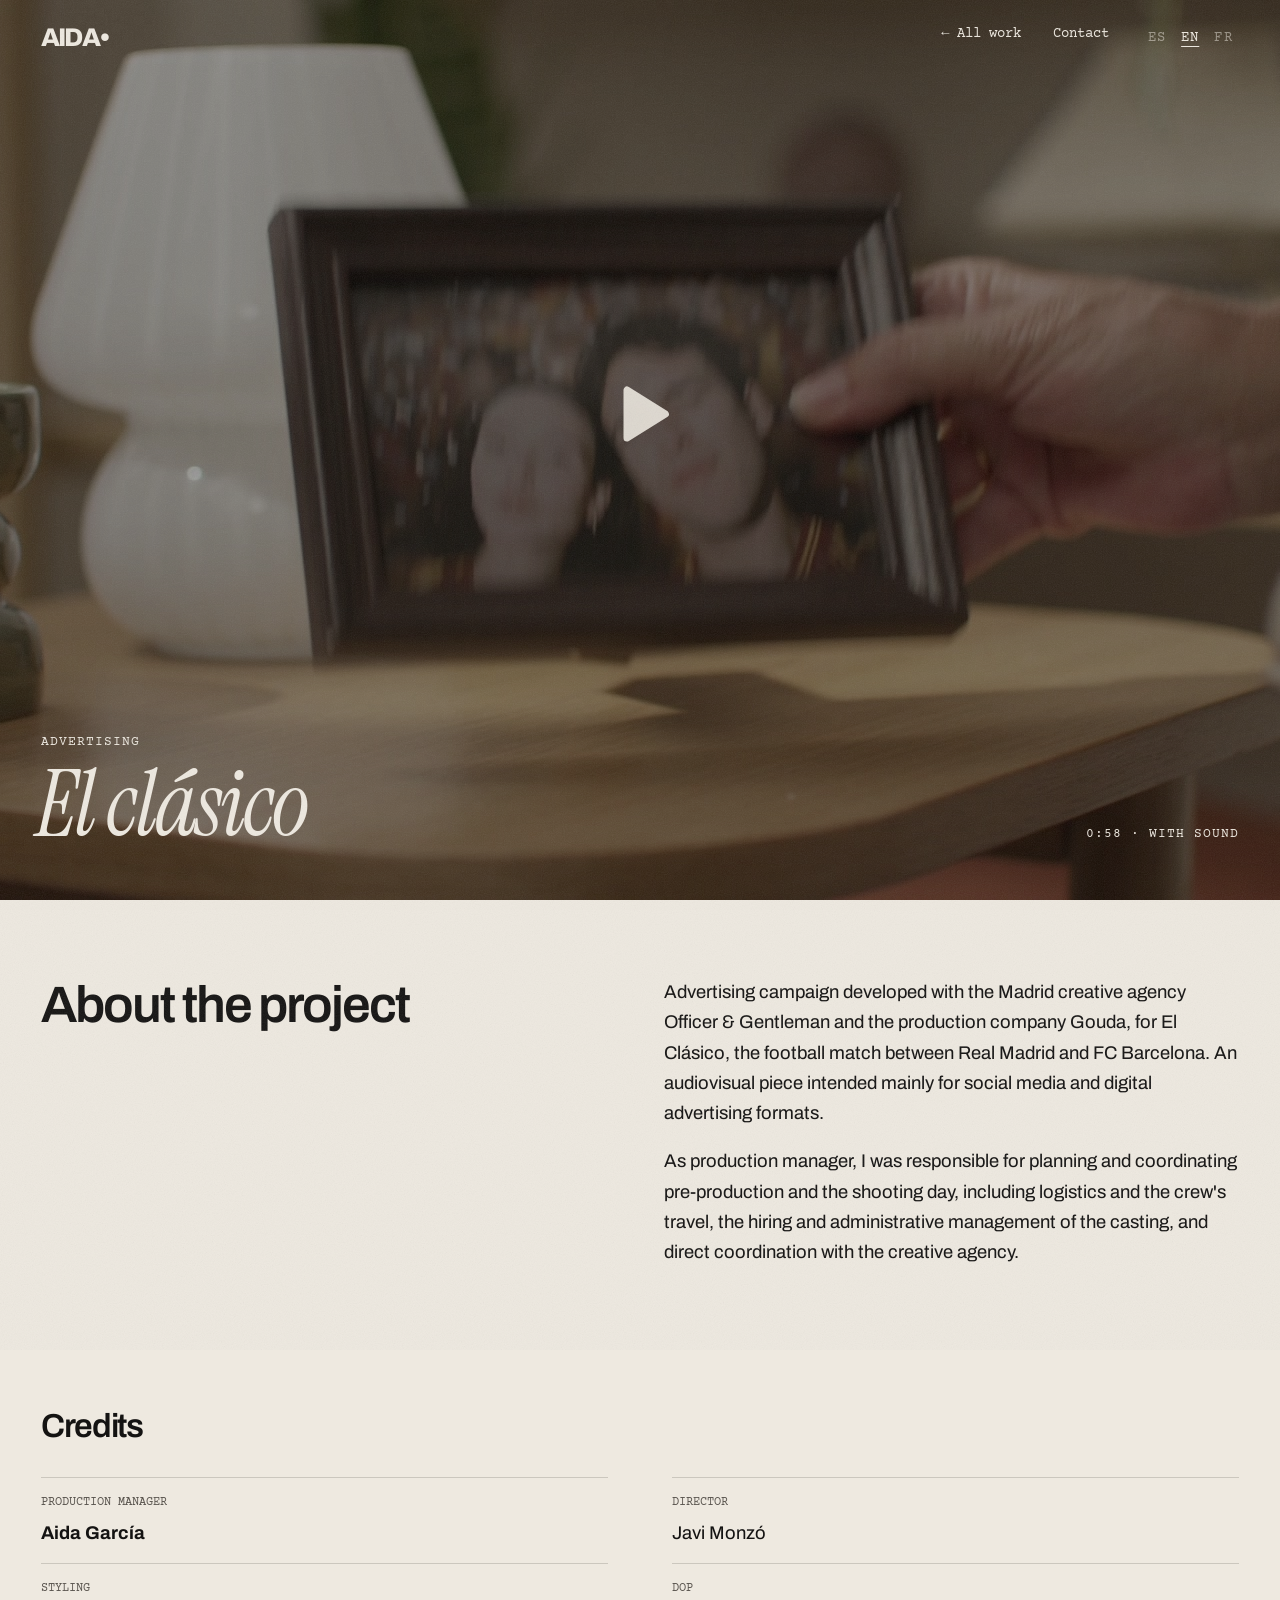
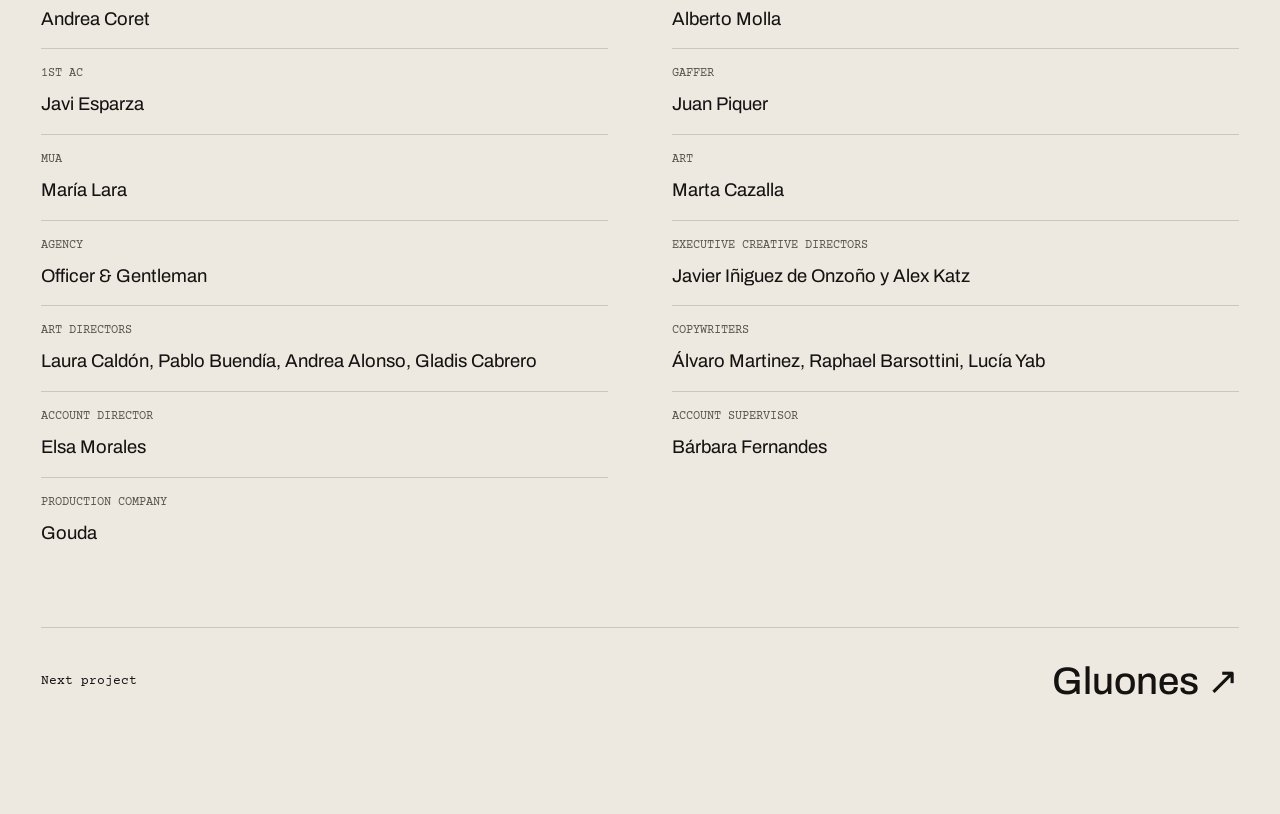
==== commit e29b6db7: "Corregir bandas del reproductor, créditos y portada del portfolio" ====
--- a/trabajos/codere/index.html
+++ b/trabajos/codere/index.html
@@ -1 +1 @@
-<!doctype html><html lang="es"><head><meta charset="utf-8"><meta name="viewport" content="width=device-width,initial-scale=1"><meta name="robots" content="noindex"><title>El clásico — Aida</title><link rel="stylesheet" href="/_astro/Icon.Cpf4Lk3A.css"><link rel="stylesheet" href="/_astro/index.CQoAxsdI.css"><link rel="stylesheet" href="/maqueta.css"><link rel="stylesheet" href="/fusion.css?v=2615169d29"><link rel="stylesheet" href="/proyectos-reales.css?v=32b8fd3b84"><link rel="stylesheet" href="/sala.css?v=f3c095ab55"></head><body><main id="contenido"><article class="real-project"><section class="rp rp-sala" data-rp aria-label="Vídeo completo: El clásico"><video data-v playsinline preload="metadata" poster="/media/proyectos/codere/poster.jpg" data-preview="/media/proyectos/codere/preview.mp4" data-completo="/media/proyectos/codere/completo.mp4" width="1920" height="1080" aria-label="Vídeo completo: El clásico"></video><header class="rp-nav"><a class="real-logo" href="/">AIDA•</a><nav><a href="/#trabajos">← Todos los trabajos</a><a href="/#contacto">Contacto</a></nav></header><div class="rp-sala__portada"><div><p>Publicidad</p><h1>El clásico</h1></div><p class="rp-sala__dato"><span data-dato-dur>0:58</span> · <span>CON SONIDO</span></p></div><button type="button" class="rp-play" data-play aria-label="Reproducir"><svg viewBox="0 0 24 24" aria-hidden="true"><path d="M7 4.5v15L19 12z" vector-effect="non-scaling-stroke"/></svg></button><div class="rp-sala__pausa"><small>EN PAUSA · <span data-tc>00:00:00:00</span> · PULSA PARA SEGUIR</small><strong>El clásico</strong><dl><dt>Jefa de producción</dt><dd><strong class="real-credit-aida">Aida</strong></dd><dt>Dirección</dt><dd>Javi</dd><dt>Estilismo</dt><dd>Andrea Coret</dd><dt>DOP</dt><dd>Alberto Molla</dd><dt>1AC</dt><dd>Javi Esparza</dd><dt>Gaffer</dt><dd>Juan Piquer</dd><dt>MUA</dt><dd>María Lara</dd><dt>Arte</dt><dd>Marta Cazalla</dd></dl></div><div class="rp-sub"><span>El clásico</span><i>—</i><span><span data-tc-corto>00:00</span> / <span data-dur>0:58</span></span><i>·</i><button type="button" data-mute="sonido no|sonido sí">sonido</button><button type="button" data-full>pantalla completa</button></div><div class="rp-linea" data-bar role="presentation"></div><noscript><a href="/media/proyectos/codere/completo.mp4">Ver el vídeo ↗</a></noscript></section><section class="real-texto" aria-labelledby="sobre-proyecto"><h2 id="sobre-proyecto">Sobre el proyecto</h2><div><p>Campaña publicitaria desarrollada junto a la agencia creativa madrileña Officer &amp; Gentleman y la productora Gouda, con motivo de El Clásico, el encuentro de fútbol entre el Real Madrid y el FC Barcelona. Una pieza audiovisual destinada principalmente a redes sociales y formatos publicitarios digitales.</p><p>Como jefa de producción, fui responsable de la planificación y coordinación de la preproducción y de la jornada de rodaje, incluyendo la gestión logística y los desplazamientos del equipo, la contratación y gestión administrativa del casting, y la coordinación directa con la agencia creativa.</p></div></section><section class="real-credits" aria-labelledby="creditos-reales"><h2 id="creditos-reales">Créditos</h2><dl><div><dt>Jefa de producción</dt><dd><strong class="real-credit-aida">Aida</strong></dd></div><div><dt>Dirección</dt><dd>Javi</dd></div><div><dt>Estilismo</dt><dd>Andrea Coret</dd></div><div><dt>DOP</dt><dd>Alberto Molla</dd></div><div><dt>1AC</dt><dd>Javi Esparza</dd></div><div><dt>Gaffer</dt><dd>Juan Piquer</dd></div><div><dt>MUA</dt><dd>María Lara</dd></div><div><dt>Arte</dt><dd>Marta Cazalla</dd></div></dl></section><a class="real-next" href="/trabajos/gluones/"><span>Siguiente proyecto</span><strong>Gluones ↗</strong></a></article></main><script src="/maqueta.js"></script><script src="/fusion.js"></script><script src="/sala.js?v=1eef971c88"></script><script src="/i18n.js"></script></body></html>+<!doctype html><html lang="es"><head><meta charset="utf-8"><meta name="viewport" content="width=device-width,initial-scale=1"><meta name="robots" content="noindex"><title>El clásico — Aida</title><link rel="stylesheet" href="/_astro/Icon.Cpf4Lk3A.css"><link rel="stylesheet" href="/_astro/index.CQoAxsdI.css"><link rel="stylesheet" href="/maqueta.css"><link rel="stylesheet" href="/fusion.css?v=2615169d29"><link rel="stylesheet" href="/proyectos-reales.css?v=32b8fd3b84"><link rel="stylesheet" href="/sala.css?v=ece669c3b4"></head><body><main id="contenido"><article class="real-project"><section class="rp rp-sala" data-rp aria-label="Vídeo completo: El clásico"><video data-v playsinline preload="metadata" poster="/media/proyectos/codere/poster.jpg" data-preview="/media/proyectos/codere/preview.mp4" data-completo="/media/proyectos/codere/completo.mp4" width="1920" height="1080" aria-label="Vídeo completo: El clásico"></video><header class="rp-nav"><a class="real-logo" href="/">AIDA•</a><nav><a href="/#trabajos">← Todos los trabajos</a><a href="/#contacto">Contacto</a></nav></header><div class="rp-sala__portada"><div><p>Publicidad</p><h1>El clásico</h1></div><p class="rp-sala__dato"><span data-dato-dur>0:58</span> · <span>CON SONIDO</span></p></div><button type="button" class="rp-play" data-play aria-label="Reproducir"><svg viewBox="0 0 24 24" aria-hidden="true"><path d="M7 4.5v15L19 12z" vector-effect="non-scaling-stroke"/></svg></button><div class="rp-sala__pausa"><small>EN PAUSA · <span data-tc>00:00:00:00</span> · PULSA PARA SEGUIR</small><strong>El clásico</strong><dl><dt>Jefa de producción</dt><dd><strong class="real-credit-aida">Aida García</strong></dd><dt>Dirección</dt><dd>Javi Monzó</dd><dt>Estilismo</dt><dd>Andrea Coret</dd><dt>DOP</dt><dd>Alberto Molla</dd><dt>1AC</dt><dd>Javi Esparza</dd><dt>Gaffer</dt><dd>Juan Piquer</dd><dt>MUA</dt><dd>María Lara</dd><dt>Arte</dt><dd>Marta Cazalla</dd></dl></div><div class="rp-sub"><span>El clásico</span><i>—</i><span><span data-tc-corto>00:00</span> / <span data-dur>0:58</span></span><i>·</i><button type="button" data-mute="sonido no|sonido sí">sonido</button><button type="button" data-full>pantalla completa</button></div><div class="rp-linea" data-bar role="presentation"></div><noscript><a href="/media/proyectos/codere/completo.mp4">Ver el vídeo ↗</a></noscript></section><section class="real-texto" aria-labelledby="sobre-proyecto"><h2 id="sobre-proyecto">Sobre el proyecto</h2><div><p>Campaña publicitaria desarrollada junto a la agencia creativa madrileña Officer &amp; Gentleman y la productora Gouda, con motivo de El Clásico, el encuentro de fútbol entre el Real Madrid y el FC Barcelona. Una pieza audiovisual destinada principalmente a redes sociales y formatos publicitarios digitales.</p><p>Como jefa de producción, fui responsable de la planificación y coordinación de la preproducción y de la jornada de rodaje, incluyendo la gestión logística y los desplazamientos del equipo, la contratación y gestión administrativa del casting, y la coordinación directa con la agencia creativa.</p></div></section><section class="real-credits" aria-labelledby="creditos-reales"><h2 id="creditos-reales">Créditos</h2><dl><div><dt>Jefa de producción</dt><dd><strong class="real-credit-aida">Aida García</strong></dd></div><div><dt>Dirección</dt><dd>Javi Monzó</dd></div><div><dt>Estilismo</dt><dd>Andrea Coret</dd></div><div><dt>DOP</dt><dd>Alberto Molla</dd></div><div><dt>1AC</dt><dd>Javi Esparza</dd></div><div><dt>Gaffer</dt><dd>Juan Piquer</dd></div><div><dt>MUA</dt><dd>María Lara</dd></div><div><dt>Arte</dt><dd>Marta Cazalla</dd></div><div><dt>Agencia</dt><dd>Officer &amp; Gentleman</dd></div><div><dt>Executive Creative Directors</dt><dd>Javier Iñiguez de Onzoño y Alex Katz</dd></div><div><dt>Art Directors</dt><dd>Laura Caldón, Pablo Buendía, Andrea Alonso, Gladis Cabrero</dd></div><div><dt>Copywriters</dt><dd>Álvaro Martinez, Raphael Barsottini, Lucía Yab</dd></div><div><dt>Account Director</dt><dd>Elsa Morales</dd></div><div><dt>Account Supervisor</dt><dd>Bárbara Fernandes</dd></div><div><dt>Productora</dt><dd>Gouda</dd></div></dl></section><a class="real-next" href="/trabajos/gluones/"><span>Siguiente proyecto</span><strong>Gluones ↗</strong></a></article></main><script src="/maqueta.js?v=827d9d4675"></script><script src="/fusion.js"></script><script src="/sala.js?v=5f3e370ca1"></script><script src="/i18n.js?v=3b7d6e05fc"></script></body></html>
--- a/fusion.css
+++ b/fusion.css
@@ -5,11 +5,23 @@
 .fusion #showreel > .wrap { max-width:none; width:100%; padding:0; margin:0; }
 .fusion #showreel .sh { position:absolute; top:6rem; left:var(--margin); z-index:2; margin:0; pointer-events:none; }
 .fusion #showreel .sh-titulo { font: .85rem var(--f-mono); letter-spacing:.12em; text-transform:uppercase; }
-.fusion #showreel .monitor { display:block; position:relative; overflow:hidden; width:100%; height:auto; min-height:0; aspect-ratio:auto; border:0; border-radius:0; box-shadow:none; background:#141312; }
+.fusion #showreel .monitor { display:block; position:relative; overflow:hidden; width:100%; height:auto; min-height:0; aspect-ratio:16/9; border:0; border-radius:0; box-shadow:none; background:#141312; }
 .fusion #showreel .monitor::after { content:none; }
-.fusion #showreel .monitor-video { display:block; position:static; width:100%; height:auto; max-height:80svh; aspect-ratio:16/9; object-fit:contain; opacity:1; filter:none; }
-.fusion #showreel .real-reel-caption { position:static; padding:clamp(1.5rem,3vw,3rem) var(--margin); align-items:center; gap:1.5rem; }
-.fusion #showreel .real-reel-caption > span { font-size:clamp(2rem,5vw,4rem); }
+.fusion #showreel .monitor-cover,
+.fusion #showreel .monitor-video { display:block; position:absolute; inset:0; width:100%; height:100%; }
+.fusion #showreel .monitor-cover { object-fit:cover; }
+.fusion #showreel .monitor-video { object-fit:contain; opacity:0; background:#141312; filter:none; }
+.fusion #showreel .monitor.is-playing .monitor-video { opacity:1; }
+.fusion #showreel .real-reel-caption {
+  inset:auto 0 0; padding:clamp(2.5rem,7vw,6rem) var(--margin) clamp(1.5rem,4vw,3rem);
+  align-items:flex-end; flex-wrap:wrap; gap:1rem; pointer-events:none;
+  background:linear-gradient(transparent,#141312d9);
+}
+.fusion #showreel .real-reel-caption > span { font-size:clamp(2.4rem,7vw,6rem); }
+.fusion #showreel .monitor.is-playing .real-reel-caption { padding-top:2rem; background:linear-gradient(transparent,#14131280); }
+.fusion #showreel .monitor.is-playing .real-reel-caption > span { visibility:hidden; }
+.fusion #showreel .real-reel-botones { pointer-events:auto; }
+.fusion #showreel .real-reel-botones[hidden] { display:none; }
 .fusion #showreel .real-reel-caption button { min-height:44px; }
 .fusion #showreel .real-reel-sonido { width:44px; height:44px; }
 .fusion #showreel .monitor-play { z-index:1; display:flex; align-items:flex-end; justify-content:space-between; padding:var(--margin); gap:1.5rem; }
@@ -57,7 +69,10 @@
 .fusion .mock-tools { opacity:.85; }
 .fusion .mock-tools:hover,.fusion .mock-tools:focus-within { opacity:1; }
 @media(max-width:700px) {
- .fusion #showreel .real-reel-caption { align-items:flex-start; flex-direction:column; gap:1rem; }
+ .fusion #showreel .monitor { aspect-ratio:4/5; }
+ .fusion #showreel .real-reel-caption { gap:.5rem; }
+ .fusion #showreel .monitor.is-playing .real-reel-caption { justify-content:flex-end; }
+ .fusion #showreel .monitor.is-playing .real-reel-caption > span { display:none; }
  .fusion #showreel .monitor-play { padding:1.5rem var(--margin); }
  .fusion #showreel .monitor-play > .label { font-size:clamp(2.4rem,9vw,4rem); }
  .fusion #showreel .monitor-play-circulo { width:56px; height:56px; }
@@ -72,3 +87,6 @@
  .fusion .mock-tools button { padding:9px 6px; }
 }
 @media(prefers-reduced-motion:reduce) { .fusion-image,.fusion-arrow { transition:none; } }
+
+/* En inglés, el adjetivo va antes del rótulo animado. */
+html[lang="en"] .hero-rol-txt { order:-1; }
--- a/sala.css
+++ b/sala.css
@@ -17,13 +17,10 @@
 body.rp-oscuro { background:var(--night); color:#eee9e0; }
 body.rp-oscuro .real-credits dl > div, body.rp-oscuro .real-next { border-color:#eee9e022; }
 body.rp-oscuro .real-credits dt { color:#eee9e088; }
-.rp-sala { height:100svh; min-height:34rem; overflow:hidden; cursor:pointer; background:#090909; }
+.rp-sala { height:100svh; min-height:34rem; overflow:hidden; cursor:pointer; background:#000; }
 .rp-sala video { transition:filter .8s; }
 .rp-sala[data-state=idle] video { filter:brightness(.62) saturate(.8); }
 .rp-sala video { position:absolute; inset:auto; max-width:none; object-fit:fill; background:none; } /* tamaño y posición, desde sala.js */
-.rp-ambiente { position:absolute; left:-6%; top:-6%; width:112%; height:112%; filter:blur(40px) saturate(1.5) brightness(.85);
-  opacity:0; transition:opacity 1.2s; pointer-events:none; }
-.rp-sala:not([data-state=idle]) .rp-ambiente { opacity:1; }
 .rp-sala__portada { position:absolute; z-index:2; inset:auto var(--margin) clamp(2.5rem,6vh,4.5rem); display:grid; grid-template-columns:1fr auto; align-items:end; gap:2rem;
   transition:opacity .6s, translate .8s var(--ease-out); pointer-events:none; }
 .rp-sala__portada p { font:.8rem var(--f-mono); letter-spacing:.08em; }
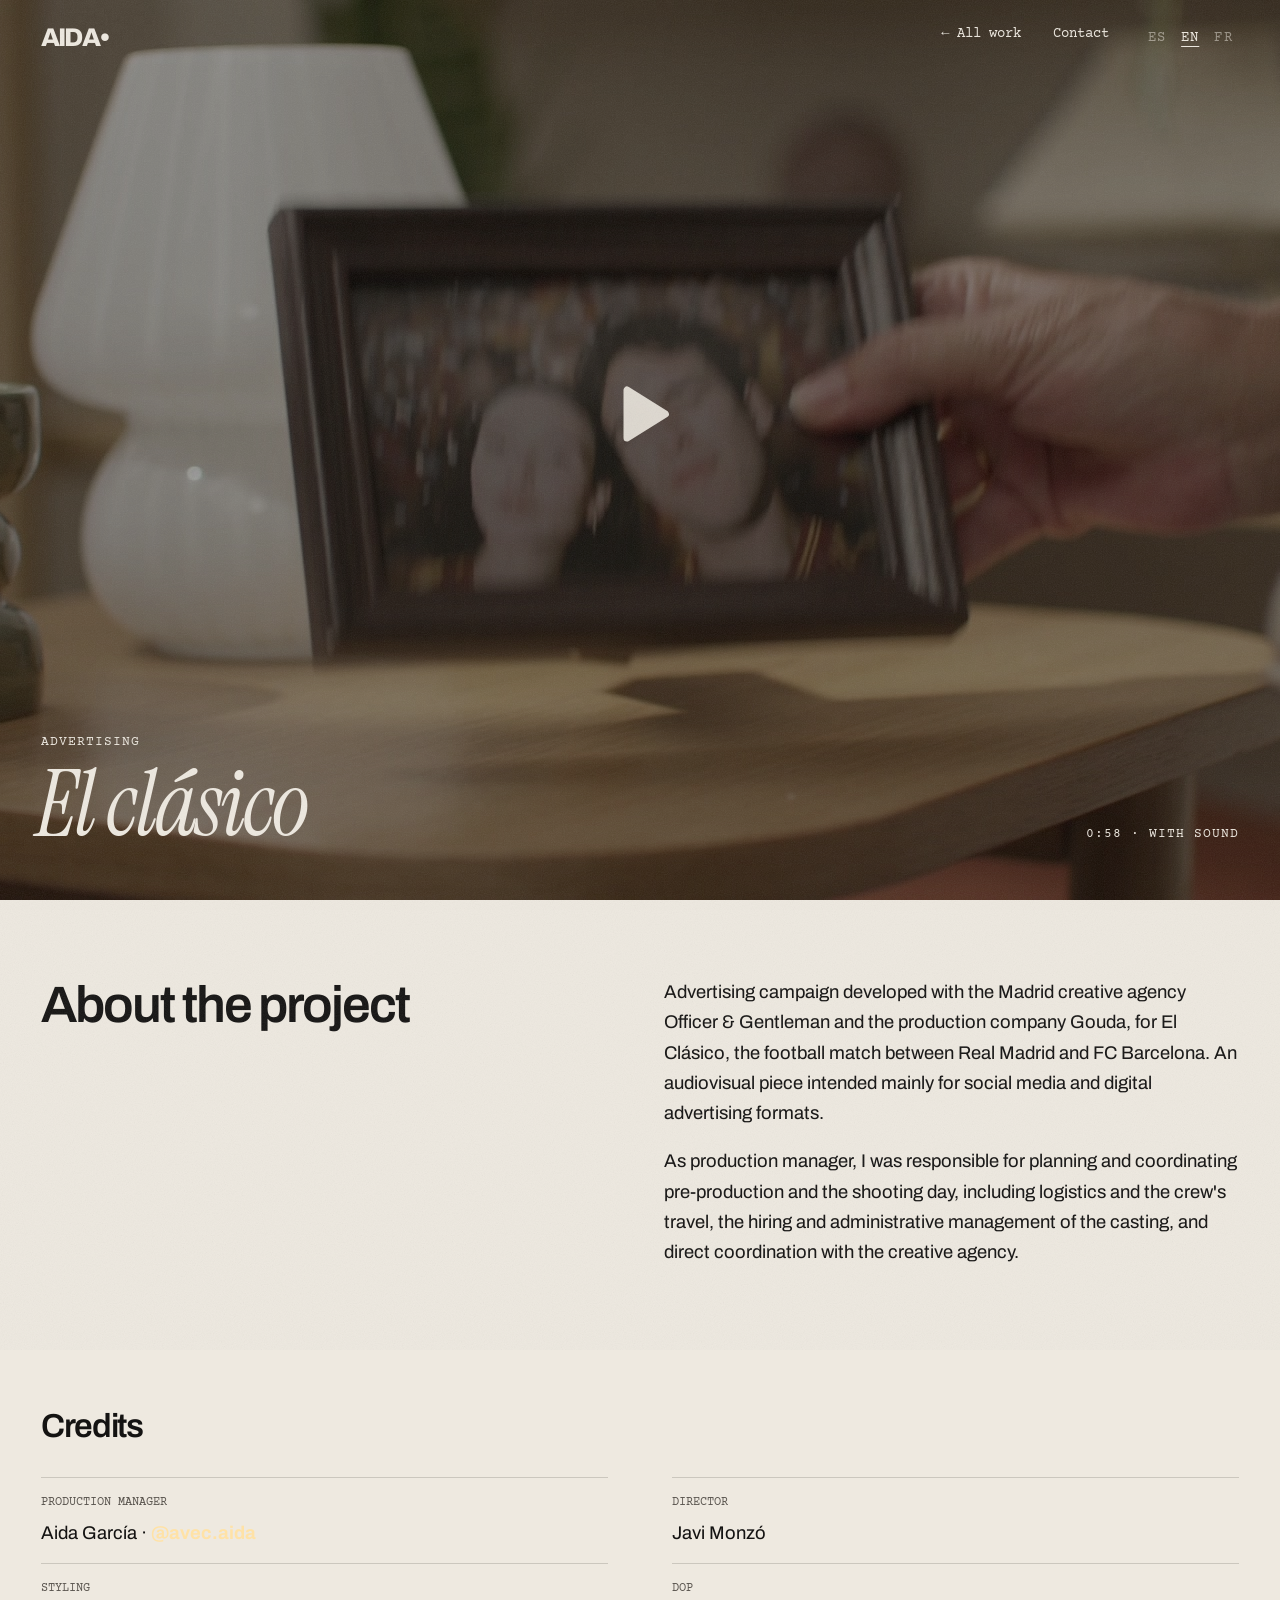
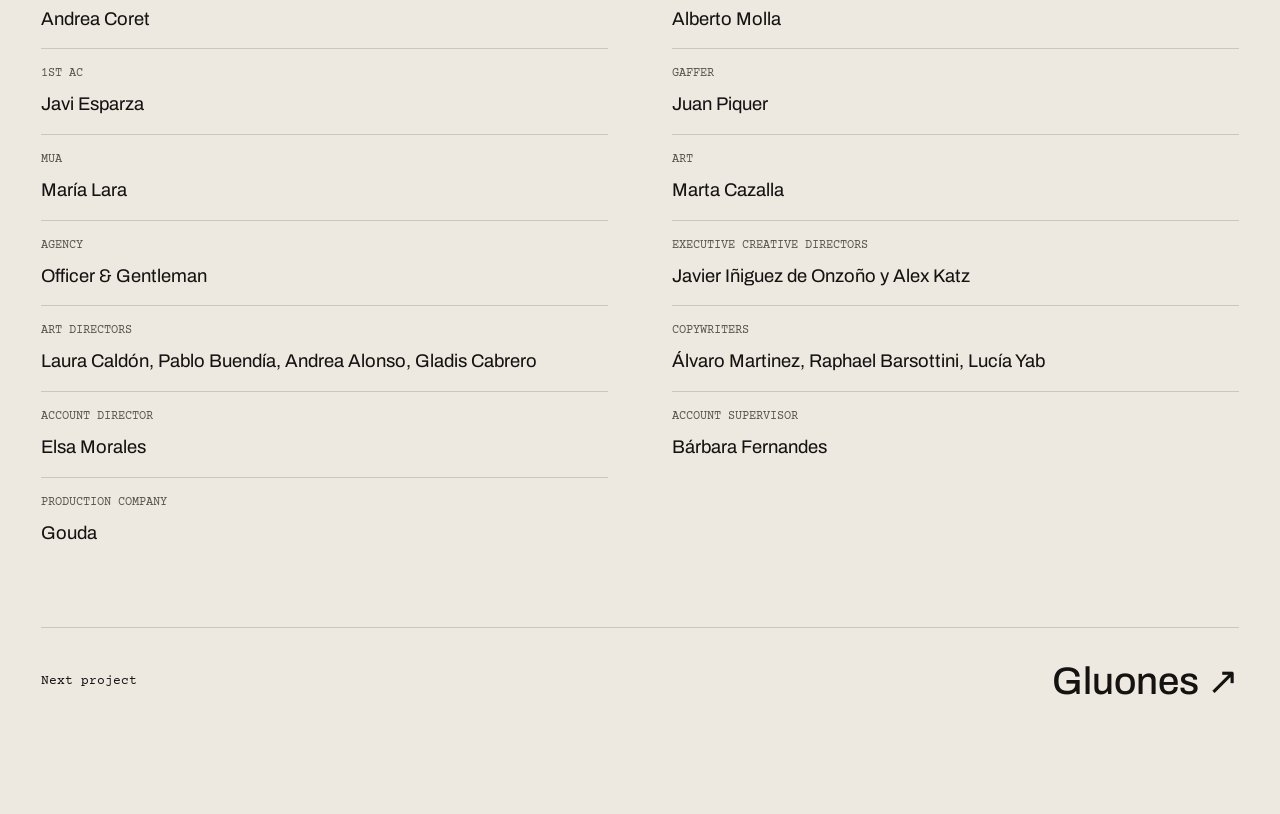
==== commit 7bf253b4: "Completar los créditos de Instagram en todos los trabajos" ====
--- a/trabajos/codere/index.html
+++ b/trabajos/codere/index.html
@@ -1 +1 @@
-<!doctype html><html lang="es"><head><meta charset="utf-8"><meta name="viewport" content="width=device-width,initial-scale=1"><meta name="robots" content="noindex"><title>El clásico — Aida</title><link rel="stylesheet" href="/_astro/Icon.Cpf4Lk3A.css"><link rel="stylesheet" href="/_astro/index.CQoAxsdI.css"><link rel="stylesheet" href="/maqueta.css"><link rel="stylesheet" href="/fusion.css?v=2615169d29"><link rel="stylesheet" href="/proyectos-reales.css?v=32b8fd3b84"><link rel="stylesheet" href="/sala.css?v=ece669c3b4"></head><body><main id="contenido"><article class="real-project"><section class="rp rp-sala" data-rp aria-label="Vídeo completo: El clásico"><video data-v playsinline preload="metadata" poster="/media/proyectos/codere/poster.jpg" data-preview="/media/proyectos/codere/preview.mp4" data-completo="/media/proyectos/codere/completo.mp4" width="1920" height="1080" aria-label="Vídeo completo: El clásico"></video><header class="rp-nav"><a class="real-logo" href="/">AIDA•</a><nav><a href="/#trabajos">← Todos los trabajos</a><a href="/#contacto">Contacto</a></nav></header><div class="rp-sala__portada"><div><p>Publicidad</p><h1>El clásico</h1></div><p class="rp-sala__dato"><span data-dato-dur>0:58</span> · <span>CON SONIDO</span></p></div><button type="button" class="rp-play" data-play aria-label="Reproducir"><svg viewBox="0 0 24 24" aria-hidden="true"><path d="M7 4.5v15L19 12z" vector-effect="non-scaling-stroke"/></svg></button><div class="rp-sala__pausa"><small>EN PAUSA · <span data-tc>00:00:00:00</span> · PULSA PARA SEGUIR</small><strong>El clásico</strong><dl><dt>Jefa de producción</dt><dd><strong class="real-credit-aida">Aida García</strong></dd><dt>Dirección</dt><dd>Javi Monzó</dd><dt>Estilismo</dt><dd>Andrea Coret</dd><dt>DOP</dt><dd>Alberto Molla</dd><dt>1AC</dt><dd>Javi Esparza</dd><dt>Gaffer</dt><dd>Juan Piquer</dd><dt>MUA</dt><dd>María Lara</dd><dt>Arte</dt><dd>Marta Cazalla</dd></dl></div><div class="rp-sub"><span>El clásico</span><i>—</i><span><span data-tc-corto>00:00</span> / <span data-dur>0:58</span></span><i>·</i><button type="button" data-mute="sonido no|sonido sí">sonido</button><button type="button" data-full>pantalla completa</button></div><div class="rp-linea" data-bar role="presentation"></div><noscript><a href="/media/proyectos/codere/completo.mp4">Ver el vídeo ↗</a></noscript></section><section class="real-texto" aria-labelledby="sobre-proyecto"><h2 id="sobre-proyecto">Sobre el proyecto</h2><div><p>Campaña publicitaria desarrollada junto a la agencia creativa madrileña Officer &amp; Gentleman y la productora Gouda, con motivo de El Clásico, el encuentro de fútbol entre el Real Madrid y el FC Barcelona. Una pieza audiovisual destinada principalmente a redes sociales y formatos publicitarios digitales.</p><p>Como jefa de producción, fui responsable de la planificación y coordinación de la preproducción y de la jornada de rodaje, incluyendo la gestión logística y los desplazamientos del equipo, la contratación y gestión administrativa del casting, y la coordinación directa con la agencia creativa.</p></div></section><section class="real-credits" aria-labelledby="creditos-reales"><h2 id="creditos-reales">Créditos</h2><dl><div><dt>Jefa de producción</dt><dd><strong class="real-credit-aida">Aida García</strong></dd></div><div><dt>Dirección</dt><dd>Javi Monzó</dd></div><div><dt>Estilismo</dt><dd>Andrea Coret</dd></div><div><dt>DOP</dt><dd>Alberto Molla</dd></div><div><dt>1AC</dt><dd>Javi Esparza</dd></div><div><dt>Gaffer</dt><dd>Juan Piquer</dd></div><div><dt>MUA</dt><dd>María Lara</dd></div><div><dt>Arte</dt><dd>Marta Cazalla</dd></div><div><dt>Agencia</dt><dd>Officer &amp; Gentleman</dd></div><div><dt>Executive Creative Directors</dt><dd>Javier Iñiguez de Onzoño y Alex Katz</dd></div><div><dt>Art Directors</dt><dd>Laura Caldón, Pablo Buendía, Andrea Alonso, Gladis Cabrero</dd></div><div><dt>Copywriters</dt><dd>Álvaro Martinez, Raphael Barsottini, Lucía Yab</dd></div><div><dt>Account Director</dt><dd>Elsa Morales</dd></div><div><dt>Account Supervisor</dt><dd>Bárbara Fernandes</dd></div><div><dt>Productora</dt><dd>Gouda</dd></div></dl></section><a class="real-next" href="/trabajos/gluones/"><span>Siguiente proyecto</span><strong>Gluones ↗</strong></a></article></main><script src="/maqueta.js?v=827d9d4675"></script><script src="/fusion.js"></script><script src="/sala.js?v=5f3e370ca1"></script><script src="/i18n.js?v=3b7d6e05fc"></script></body></html>+<!doctype html><html lang="es"><head><meta charset="utf-8"><meta name="viewport" content="width=device-width,initial-scale=1"><meta name="robots" content="noindex"><title>El clásico — Aida</title><link rel="stylesheet" href="/_astro/Icon.Cpf4Lk3A.css"><link rel="stylesheet" href="/_astro/index.CQoAxsdI.css"><link rel="stylesheet" href="/maqueta.css"><link rel="stylesheet" href="/fusion.css?v=2615169d29"><link rel="stylesheet" href="/proyectos-reales.css?v=32b8fd3b84"><link rel="stylesheet" href="/sala.css?v=creditos-aida-20261111"></head><body><main id="contenido"><article class="real-project"><section class="rp rp-sala" data-rp aria-label="Vídeo completo: El clásico"><video data-v playsinline preload="metadata" poster="/media/proyectos/codere/poster.jpg" data-preview="/media/proyectos/codere/preview.mp4" data-completo="/media/proyectos/codere/completo.mp4" width="1920" height="1080" aria-label="Vídeo completo: El clásico"></video><header class="rp-nav"><a class="real-logo" href="/">AIDA•</a><nav><a href="/#trabajos">← Todos los trabajos</a><a href="/#contacto">Contacto</a></nav></header><div class="rp-sala__portada"><div><p>Publicidad</p><h1>El clásico</h1></div><p class="rp-sala__dato"><span data-dato-dur>0:58</span> · <span>CON SONIDO</span></p></div><button type="button" class="rp-play" data-play aria-label="Reproducir"><svg viewBox="0 0 24 24" aria-hidden="true"><path d="M7 4.5v15L19 12z" vector-effect="non-scaling-stroke"/></svg></button><div class="rp-sala__pausa"><small>EN PAUSA · <span data-tc>00:00:00:00</span> · PULSA PARA SEGUIR</small><strong>El clásico</strong><dl><dt>Jefa de producción</dt><dd>Aida García · <strong class="real-credit-aida credito-aida-destacado" title="Aida García">@avec.aida</strong></dd><dt>Dirección</dt><dd>Javi Monzó</dd><dt>Estilismo</dt><dd>Andrea Coret</dd><dt>DOP</dt><dd>Alberto Molla</dd><dt>1AC</dt><dd>Javi Esparza</dd><dt>Gaffer</dt><dd>Juan Piquer</dd><dt>MUA</dt><dd>María Lara</dd><dt>Arte</dt><dd>Marta Cazalla</dd></dl></div><div class="rp-sub"><span>El clásico</span><i>—</i><span><span data-tc-corto>00:00</span> / <span data-dur>0:58</span></span><i>·</i><button type="button" class="rp-sonido" data-mute aria-label="Sonido" title="Sonido" aria-pressed="false"><svg viewBox="0 0 24 24" width="18" height="18" aria-hidden="true" fill="none" stroke="currentColor" stroke-width="1.6" stroke-linecap="round" stroke-linejoin="round"><path d="M3.5 9.5H7l5-4v13l-5-4H3.5z" fill="currentColor"/><path class="rp-sonido__ondas" d="M15.5 9a4 4 0 0 1 0 6M18 6.5a7.5 7.5 0 0 1 0 11"/><path class="rp-sonido__silencio" d="m15.5 16 5-8"/></svg></button><button type="button" data-full>pantalla completa</button></div><div class="rp-linea" data-bar role="presentation"></div><noscript><a href="/media/proyectos/codere/completo.mp4">Ver el vídeo ↗</a></noscript></section><section class="real-texto" aria-labelledby="sobre-proyecto"><h2 id="sobre-proyecto">Sobre el proyecto</h2><div><p>Campaña publicitaria desarrollada junto a la agencia creativa madrileña Officer &amp; Gentleman y la productora Gouda, con motivo de El Clásico, el encuentro de fútbol entre el Real Madrid y el FC Barcelona. Una pieza audiovisual destinada principalmente a redes sociales y formatos publicitarios digitales.</p><p>Como jefa de producción, fui responsable de la planificación y coordinación de la preproducción y de la jornada de rodaje, incluyendo la gestión logística y los desplazamientos del equipo, la contratación y gestión administrativa del casting, y la coordinación directa con la agencia creativa.</p></div></section><section class="real-credits" aria-labelledby="creditos-reales"><h2 id="creditos-reales">Créditos</h2><dl><div><dt>Jefa de producción</dt><dd>Aida García · <strong class="real-credit-aida credito-aida-destacado" title="Aida García">@avec.aida</strong></dd></div><div><dt>Dirección</dt><dd>Javi Monzó</dd></div><div><dt>Estilismo</dt><dd>Andrea Coret</dd></div><div><dt>DOP</dt><dd>Alberto Molla</dd></div><div><dt>1AC</dt><dd>Javi Esparza</dd></div><div><dt>Gaffer</dt><dd>Juan Piquer</dd></div><div><dt>MUA</dt><dd>María Lara</dd></div><div><dt>Arte</dt><dd>Marta Cazalla</dd></div><div><dt>Agencia</dt><dd>Officer &amp; Gentleman</dd></div><div><dt>Executive Creative Directors</dt><dd>Javier Iñiguez de Onzoño y Alex Katz</dd></div><div><dt>Art Directors</dt><dd>Laura Caldón, Pablo Buendía, Andrea Alonso, Gladis Cabrero</dd></div><div><dt>Copywriters</dt><dd>Álvaro Martinez, Raphael Barsottini, Lucía Yab</dd></div><div><dt>Account Director</dt><dd>Elsa Morales</dd></div><div><dt>Account Supervisor</dt><dd>Bárbara Fernandes</dd></div><div><dt>Productora</dt><dd>Gouda</dd></div></dl></section><a class="real-next" href="/trabajos/gluones/"><span>Siguiente proyecto</span><strong>Gluones ↗</strong></a></article></main><script src="/maqueta.js?v=827d9d4675"></script><script src="/fusion.js"></script><script src="/sala.js?v=6fd38cd5a2"></script><script src="/i18n.js?v=b8be1eecf6"></script></body></html>
--- a/fusion.css
+++ b/fusion.css
@@ -88,5 +88,4 @@
 }
 @media(prefers-reduced-motion:reduce) { .fusion-image,.fusion-arrow { transition:none; } }
 
-/* En inglés, el adjetivo va antes del rótulo animado. */
 html[lang="en"] .hero-rol-txt { order:-1; }
--- a/sala.css
+++ b/sala.css
@@ -45,6 +45,9 @@
 .rp-sub { position:absolute; z-index:3; left:50%; bottom:clamp(1.8rem,5vh,3rem); translate:-50%; display:flex; align-items:center; gap:.9rem; white-space:nowrap;
   padding:.55rem 1rem; background:#0d0c0bcc; font:1.15rem var(--f-serif); transition:opacity .4s; cursor:default; }
 .rp-sub button { font:.75rem var(--f-mono) !important; letter-spacing:.06em; text-decoration:underline; text-underline-offset:3px; }
+.rp-sub .rp-sonido { display:grid; place-items:center; width:2rem; height:2rem; padding:0; }
+.rp-sonido__ondas, .rp-sonido[aria-pressed="true"] .rp-sonido__silencio { display:none; }
+.rp-sonido[aria-pressed="true"] .rp-sonido__ondas { display:inline; }
 .rp-sub i { opacity:.4; font-style:normal; }
 .rp-sala[data-state=idle] .rp-sub, .rp-quieto .rp-sub { opacity:0; pointer-events:none; }
 .rp-linea { position:absolute; z-index:3; left:0; right:0; bottom:0; height:10px; cursor:pointer; touch-action:none; }
@@ -76,6 +79,7 @@
 .rp-sub .rp-caps button[aria-pressed="true"] { text-decoration:underline; text-underline-offset:3px; }
 
 @media (hover:none) {
+  .rp-sub .rp-sonido { width:2.75rem; height:2.75rem; }
   .rp-sala, .rp-quieto { cursor:auto; }
 }
 @media (max-width:700px) {
@@ -86,3 +90,5 @@
   .rp-sub { font-size:.95rem; gap:.6rem; } .rp-sub > span:first-child, .rp-sub > i:first-of-type { display:none; }
 }
 @media (prefers-reduced-motion:reduce) { .rp *, .rp *::before, .rp *::after, body { transition:none !important; animation:none !important; } }
+
+.credito-aida-destacado { color:#ffe2a6; font-weight:700; }
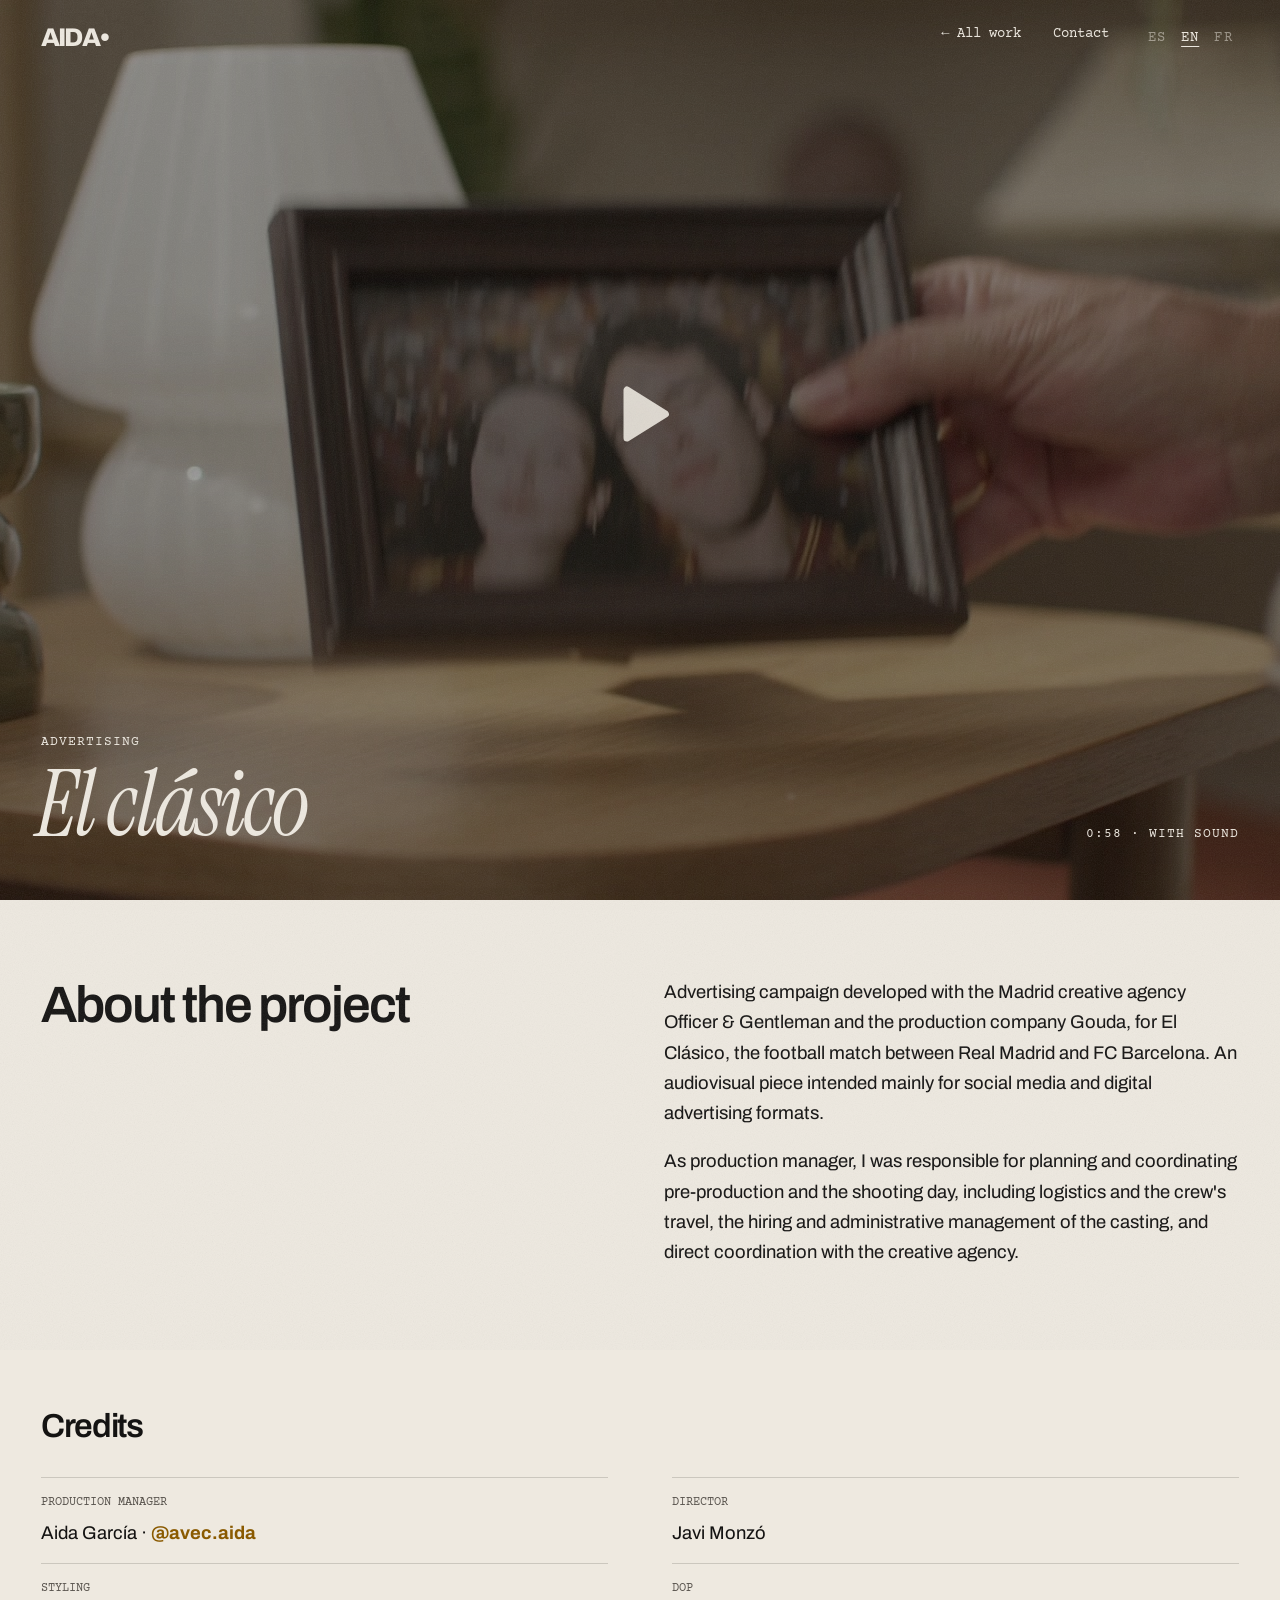
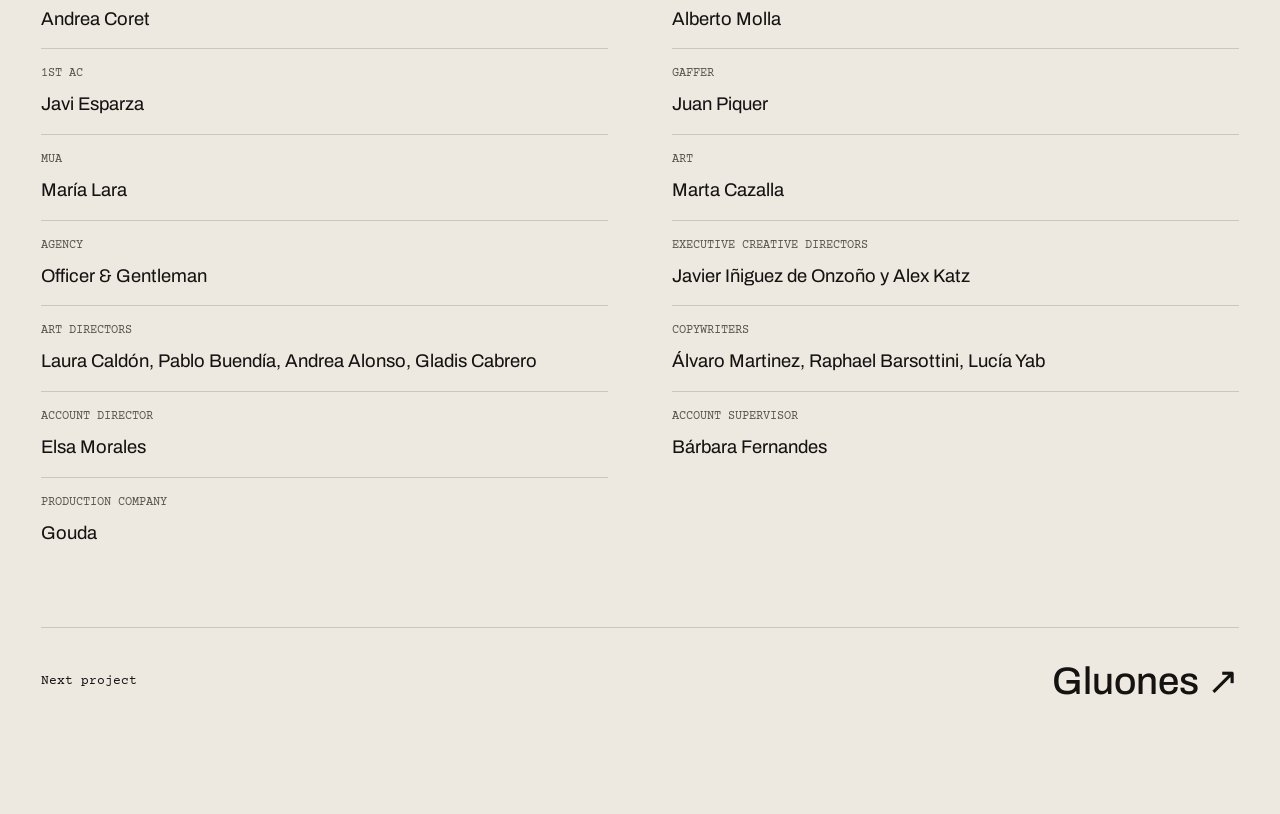
==== commit cac6fff7: "Oscurecer el crédito destacado de Aida con la página en claro El dorado claro no se leía sobre el pa" ====
--- a/trabajos/codere/index.html
+++ b/trabajos/codere/index.html
@@ -1 +1 @@
-<!doctype html><html lang="es"><head><meta charset="utf-8"><meta name="viewport" content="width=device-width,initial-scale=1"><meta name="robots" content="noindex"><title>El clásico — Aida</title><link rel="stylesheet" href="/_astro/Icon.Cpf4Lk3A.css"><link rel="stylesheet" href="/_astro/index.CQoAxsdI.css"><link rel="stylesheet" href="/maqueta.css"><link rel="stylesheet" href="/fusion.css?v=2615169d29"><link rel="stylesheet" href="/proyectos-reales.css?v=32b8fd3b84"><link rel="stylesheet" href="/sala.css?v=creditos-aida-20261111"></head><body><main id="contenido"><article class="real-project"><section class="rp rp-sala" data-rp aria-label="Vídeo completo: El clásico"><video data-v playsinline preload="metadata" poster="/media/proyectos/codere/poster.jpg" data-preview="/media/proyectos/codere/preview.mp4" data-completo="/media/proyectos/codere/completo.mp4" width="1920" height="1080" aria-label="Vídeo completo: El clásico"></video><header class="rp-nav"><a class="real-logo" href="/">AIDA•</a><nav><a href="/#trabajos">← Todos los trabajos</a><a href="/#contacto">Contacto</a></nav></header><div class="rp-sala__portada"><div><p>Publicidad</p><h1>El clásico</h1></div><p class="rp-sala__dato"><span data-dato-dur>0:58</span> · <span>CON SONIDO</span></p></div><button type="button" class="rp-play" data-play aria-label="Reproducir"><svg viewBox="0 0 24 24" aria-hidden="true"><path d="M7 4.5v15L19 12z" vector-effect="non-scaling-stroke"/></svg></button><div class="rp-sala__pausa"><small>EN PAUSA · <span data-tc>00:00:00:00</span> · PULSA PARA SEGUIR</small><strong>El clásico</strong><dl><dt>Jefa de producción</dt><dd>Aida García · <strong class="real-credit-aida credito-aida-destacado" title="Aida García">@avec.aida</strong></dd><dt>Dirección</dt><dd>Javi Monzó</dd><dt>Estilismo</dt><dd>Andrea Coret</dd><dt>DOP</dt><dd>Alberto Molla</dd><dt>1AC</dt><dd>Javi Esparza</dd><dt>Gaffer</dt><dd>Juan Piquer</dd><dt>MUA</dt><dd>María Lara</dd><dt>Arte</dt><dd>Marta Cazalla</dd></dl></div><div class="rp-sub"><span>El clásico</span><i>—</i><span><span data-tc-corto>00:00</span> / <span data-dur>0:58</span></span><i>·</i><button type="button" class="rp-sonido" data-mute aria-label="Sonido" title="Sonido" aria-pressed="false"><svg viewBox="0 0 24 24" width="18" height="18" aria-hidden="true" fill="none" stroke="currentColor" stroke-width="1.6" stroke-linecap="round" stroke-linejoin="round"><path d="M3.5 9.5H7l5-4v13l-5-4H3.5z" fill="currentColor"/><path class="rp-sonido__ondas" d="M15.5 9a4 4 0 0 1 0 6M18 6.5a7.5 7.5 0 0 1 0 11"/><path class="rp-sonido__silencio" d="m15.5 16 5-8"/></svg></button><button type="button" data-full>pantalla completa</button></div><div class="rp-linea" data-bar role="presentation"></div><noscript><a href="/media/proyectos/codere/completo.mp4">Ver el vídeo ↗</a></noscript></section><section class="real-texto" aria-labelledby="sobre-proyecto"><h2 id="sobre-proyecto">Sobre el proyecto</h2><div><p>Campaña publicitaria desarrollada junto a la agencia creativa madrileña Officer &amp; Gentleman y la productora Gouda, con motivo de El Clásico, el encuentro de fútbol entre el Real Madrid y el FC Barcelona. Una pieza audiovisual destinada principalmente a redes sociales y formatos publicitarios digitales.</p><p>Como jefa de producción, fui responsable de la planificación y coordinación de la preproducción y de la jornada de rodaje, incluyendo la gestión logística y los desplazamientos del equipo, la contratación y gestión administrativa del casting, y la coordinación directa con la agencia creativa.</p></div></section><section class="real-credits" aria-labelledby="creditos-reales"><h2 id="creditos-reales">Créditos</h2><dl><div><dt>Jefa de producción</dt><dd>Aida García · <strong class="real-credit-aida credito-aida-destacado" title="Aida García">@avec.aida</strong></dd></div><div><dt>Dirección</dt><dd>Javi Monzó</dd></div><div><dt>Estilismo</dt><dd>Andrea Coret</dd></div><div><dt>DOP</dt><dd>Alberto Molla</dd></div><div><dt>1AC</dt><dd>Javi Esparza</dd></div><div><dt>Gaffer</dt><dd>Juan Piquer</dd></div><div><dt>MUA</dt><dd>María Lara</dd></div><div><dt>Arte</dt><dd>Marta Cazalla</dd></div><div><dt>Agencia</dt><dd>Officer &amp; Gentleman</dd></div><div><dt>Executive Creative Directors</dt><dd>Javier Iñiguez de Onzoño y Alex Katz</dd></div><div><dt>Art Directors</dt><dd>Laura Caldón, Pablo Buendía, Andrea Alonso, Gladis Cabrero</dd></div><div><dt>Copywriters</dt><dd>Álvaro Martinez, Raphael Barsottini, Lucía Yab</dd></div><div><dt>Account Director</dt><dd>Elsa Morales</dd></div><div><dt>Account Supervisor</dt><dd>Bárbara Fernandes</dd></div><div><dt>Productora</dt><dd>Gouda</dd></div></dl></section><a class="real-next" href="/trabajos/gluones/"><span>Siguiente proyecto</span><strong>Gluones ↗</strong></a></article></main><script src="/maqueta.js?v=827d9d4675"></script><script src="/fusion.js"></script><script src="/sala.js?v=6fd38cd5a2"></script><script src="/i18n.js?v=b8be1eecf6"></script></body></html>+<!doctype html><html lang="es"><head><meta charset="utf-8"><meta name="viewport" content="width=device-width,initial-scale=1"><meta name="robots" content="noindex"><title>El clásico — Aida</title><link rel="stylesheet" href="/_astro/Icon.Cpf4Lk3A.css"><link rel="stylesheet" href="/_astro/index.CQoAxsdI.css"><link rel="stylesheet" href="/maqueta.css"><link rel="stylesheet" href="/fusion.css?v=2615169d29"><link rel="stylesheet" href="/proyectos-reales.css?v=32b8fd3b84"><link rel="stylesheet" href="/sala.css?v=d93557e100"><script data-goatcounter="https://aidartx.goatcounter.com/count" async src="https://gc.zgo.at/count.js"></script></head><body><main id="contenido"><article class="real-project"><section class="rp rp-sala" data-rp aria-label="Vídeo completo: El clásico"><video data-v playsinline preload="metadata" poster="/media/proyectos/codere/poster.jpg" data-preview="/media/proyectos/codere/preview.mp4" data-completo="/media/proyectos/codere/completo.mp4" width="1920" height="1080" aria-label="Vídeo completo: El clásico"></video><header class="rp-nav"><a class="real-logo" href="/">AIDA•</a><nav><a href="/#trabajos">← Todos los trabajos</a><a href="/#contacto">Contacto</a></nav></header><div class="rp-sala__portada"><div><p>Publicidad</p><h1>El clásico</h1></div><p class="rp-sala__dato"><span data-dato-dur>0:58</span> · <span>CON SONIDO</span></p></div><button type="button" class="rp-play" data-play aria-label="Reproducir"><svg viewBox="0 0 24 24" aria-hidden="true"><path d="M7 4.5v15L19 12z" vector-effect="non-scaling-stroke"/></svg></button><div class="rp-sala__pausa"><small>EN PAUSA · <span data-tc>00:00:00:00</span> · PULSA PARA SEGUIR</small><strong>El clásico</strong><dl><dt>Jefa de producción</dt><dd>Aida García · <strong class="real-credit-aida credito-aida-destacado" title="Aida García">@avec.aida</strong></dd><dt>Dirección</dt><dd>Javi Monzó</dd><dt>Estilismo</dt><dd>Andrea Coret</dd><dt>DOP</dt><dd>Alberto Molla</dd><dt>1AC</dt><dd>Javi Esparza</dd><dt>Gaffer</dt><dd>Juan Piquer</dd><dt>MUA</dt><dd>María Lara</dd><dt>Arte</dt><dd>Marta Cazalla</dd></dl></div><div class="rp-sub"><span>El clásico</span><i>—</i><span><span data-tc-corto>00:00</span> / <span data-dur>0:58</span></span><i>·</i><button type="button" class="rp-sonido" data-mute aria-label="Sonido" title="Sonido" aria-pressed="false"><svg viewBox="0 0 24 24" width="18" height="18" aria-hidden="true" fill="none" stroke="currentColor" stroke-width="1.6" stroke-linecap="round" stroke-linejoin="round"><path d="M3.5 9.5H7l5-4v13l-5-4H3.5z" fill="currentColor"/><path class="rp-sonido__ondas" d="M15.5 9a4 4 0 0 1 0 6M18 6.5a7.5 7.5 0 0 1 0 11"/><path class="rp-sonido__silencio" d="m15.5 16 5-8"/></svg></button><button type="button" data-full>pantalla completa</button></div><div class="rp-linea" data-bar role="presentation"></div><noscript><a href="/media/proyectos/codere/completo.mp4">Ver el vídeo ↗</a></noscript></section><section class="real-texto" aria-labelledby="sobre-proyecto"><h2 id="sobre-proyecto">Sobre el proyecto</h2><div><p>Campaña publicitaria desarrollada junto a la agencia creativa madrileña Officer &amp; Gentleman y la productora Gouda, con motivo de El Clásico, el encuentro de fútbol entre el Real Madrid y el FC Barcelona. Una pieza audiovisual destinada principalmente a redes sociales y formatos publicitarios digitales.</p><p>Como jefa de producción, fui responsable de la planificación y coordinación de la preproducción y de la jornada de rodaje, incluyendo la gestión logística y los desplazamientos del equipo, la contratación y gestión administrativa del casting, y la coordinación directa con la agencia creativa.</p></div></section><section class="real-credits" aria-labelledby="creditos-reales"><h2 id="creditos-reales">Créditos</h2><dl><div><dt>Jefa de producción</dt><dd>Aida García · <strong class="real-credit-aida credito-aida-destacado" title="Aida García">@avec.aida</strong></dd></div><div><dt>Dirección</dt><dd>Javi Monzó</dd></div><div><dt>Estilismo</dt><dd>Andrea Coret</dd></div><div><dt>DOP</dt><dd>Alberto Molla</dd></div><div><dt>1AC</dt><dd>Javi Esparza</dd></div><div><dt>Gaffer</dt><dd>Juan Piquer</dd></div><div><dt>MUA</dt><dd>María Lara</dd></div><div><dt>Arte</dt><dd>Marta Cazalla</dd></div><div><dt>Agencia</dt><dd>Officer &amp; Gentleman</dd></div><div><dt>Executive Creative Directors</dt><dd>Javier Iñiguez de Onzoño y Alex Katz</dd></div><div><dt>Art Directors</dt><dd>Laura Caldón, Pablo Buendía, Andrea Alonso, Gladis Cabrero</dd></div><div><dt>Copywriters</dt><dd>Álvaro Martinez, Raphael Barsottini, Lucía Yab</dd></div><div><dt>Account Director</dt><dd>Elsa Morales</dd></div><div><dt>Account Supervisor</dt><dd>Bárbara Fernandes</dd></div><div><dt>Productora</dt><dd>Gouda</dd></div></dl></section><a class="real-next" href="/trabajos/gluones/"><span>Siguiente proyecto</span><strong>Gluones ↗</strong></a></article></main><script src="/maqueta.js?v=827d9d4675"></script><script src="/fusion.js"></script><script src="/sala.js?v=6fd38cd5a2"></script><script src="/i18n.js?v=d0ef1f78c3"></script></body></html>
--- a/fusion.css
+++ b/fusion.css
@@ -5,25 +5,28 @@
 .fusion #showreel > .wrap { max-width:none; width:100%; padding:0; margin:0; }
 .fusion #showreel .sh { position:absolute; top:6rem; left:var(--margin); z-index:2; margin:0; pointer-events:none; }
 .fusion #showreel .sh-titulo { font: .85rem var(--f-mono); letter-spacing:.12em; text-transform:uppercase; }
-.fusion #showreel .monitor { display:block; position:relative; overflow:hidden; width:100%; height:auto; min-height:0; aspect-ratio:16/9; border:0; border-radius:0; box-shadow:none; background:#141312; }
+.fusion #showreel .monitor { display:block; position:relative; overflow:hidden; width:100%; height:auto; min-height:0; aspect-ratio:auto; border:0; border-radius:0; box-shadow:none; background:#141312; }
 .fusion #showreel .monitor::after { content:none; }
+.fusion #showreel .real-reel-stage { position:relative; aspect-ratio:16/9; min-height:0; }
 .fusion #showreel .monitor-cover,
 .fusion #showreel .monitor-video { display:block; position:absolute; inset:0; width:100%; height:100%; }
 .fusion #showreel .monitor-cover { object-fit:cover; }
 .fusion #showreel .monitor-video { object-fit:contain; opacity:0; background:#141312; filter:none; }
-.fusion #showreel .monitor.is-playing .monitor-video { opacity:1; }
+.fusion #showreel .monitor.has-played .monitor-video { opacity:1; }
 .fusion #showreel .real-reel-caption {
   inset:auto 0 0; padding:clamp(2.5rem,7vw,6rem) var(--margin) clamp(1.5rem,4vw,3rem);
   align-items:flex-end; flex-wrap:wrap; gap:1rem; pointer-events:none;
   background:linear-gradient(transparent,#141312d9);
 }
 .fusion #showreel .real-reel-caption > span { font-size:clamp(2.4rem,7vw,6rem); }
-.fusion #showreel .monitor.is-playing .real-reel-caption { padding-top:2rem; background:linear-gradient(transparent,#14131280); }
-.fusion #showreel .monitor.is-playing .real-reel-caption > span { visibility:hidden; }
-.fusion #showreel .real-reel-botones { pointer-events:auto; }
-.fusion #showreel .real-reel-botones[hidden] { display:none; }
-.fusion #showreel .real-reel-caption button { min-height:44px; }
+.fusion #showreel .monitor.has-played .real-reel-caption { display:none; }
+.fusion #showreel .real-reel-bar { justify-content:flex-end; flex-wrap:wrap; gap:.35rem; padding:.25rem var(--margin); background:#141312; }
+.fusion #showreel .real-reel-bar button { min-height:44px; padding:0 .65rem; border:0; color:inherit; background:transparent; font:.8rem var(--f-mono); cursor:pointer; }
+.fusion #showreel .real-reel-bar button:hover { text-decoration:underline; }
+.fusion #showreel .real-reel-bar button:focus-visible { outline:2px solid currentColor; outline-offset:-3px; }
 .fusion #showreel .real-reel-sonido { width:44px; height:44px; }
+.fusion #showreel .monitor:is(:fullscreen,[data-reel-expanded]) { display:flex; flex-direction:column; background:#000; }
+.fusion #showreel .monitor:is(:fullscreen,[data-reel-expanded]) .real-reel-stage { flex:1; width:100%; }
 .fusion #showreel .monitor-play { z-index:1; display:flex; align-items:flex-end; justify-content:space-between; padding:var(--margin); gap:1.5rem; }
 .fusion #showreel .monitor-play > .label { order:-1; font:500 clamp(3.2rem,8vw,8rem)/.95 var(--f-display); letter-spacing:-.06em; text-transform:none; background:none; padding:0; }
 .fusion #showreel .monitor-play-circulo { width:clamp(66px,8vw,110px); height:clamp(66px,8vw,110px); background:var(--red); border:0; }
@@ -69,10 +72,7 @@
 .fusion .mock-tools { opacity:.85; }
 .fusion .mock-tools:hover,.fusion .mock-tools:focus-within { opacity:1; }
 @media(max-width:700px) {
- .fusion #showreel .monitor { aspect-ratio:4/5; }
- .fusion #showreel .real-reel-caption { gap:.5rem; }
- .fusion #showreel .monitor.is-playing .real-reel-caption { justify-content:flex-end; }
- .fusion #showreel .monitor.is-playing .real-reel-caption > span { display:none; }
+ .fusion #showreel .real-reel-caption { padding:1.5rem var(--margin) 1rem; }
  .fusion #showreel .monitor-play { padding:1.5rem var(--margin); }
  .fusion #showreel .monitor-play > .label { font-size:clamp(2.4rem,9vw,4rem); }
  .fusion #showreel .monitor-play-circulo { width:56px; height:56px; }
@@ -89,3 +89,7 @@
 @media(prefers-reduced-motion:reduce) { .fusion-image,.fusion-arrow { transition:none; } }
 
 html[lang="en"] .hero-rol-txt { order:-1; }
+
+html:has([data-reel-expanded]) { overflow:hidden; }
+.fusion #showreel .monitor[data-reel-expanded] { position:fixed; inset:0; z-index:1000; }
+html:has([data-reel-expanded]) body > :is(.nav,.mock-tools) { visibility:hidden; }
--- a/proyectos-reales.css
+++ b/proyectos-reales.css
@@ -118,3 +118,10 @@
 /* Separación al pasar del reproductor al texto del proyecto. */
 .rp-sala + .real-texto { padding-top:clamp(3rem,6vw,5rem); }
 .real-credit-aida { font-weight:700; }
+
+@media (max-width:820px) {
+ header.nav .nav-links { display:flex; }
+ header.nav .nav-links > li:not(.i18n-li) { display:none; }
+ header.nav .nav-links > .i18n-li::before { display:none; }
+ header.nav .i18n button { min-width:36px; min-height:44px; }
+}
--- a/sala.css
+++ b/sala.css
@@ -92,3 +92,5 @@
 @media (prefers-reduced-motion:reduce) { .rp *, .rp *::before, .rp *::after, body { transition:none !important; animation:none !important; } }
 
 .credito-aida-destacado { color:#ffe2a6; font-weight:700; }
+/* Con la página en claro (antes de reproducir) el dorado claro no se lee sobre el papel: dorado oscuro. */
+body:not(.rp-oscuro) .real-credits .credito-aida-destacado { color:#8a5a00; }
